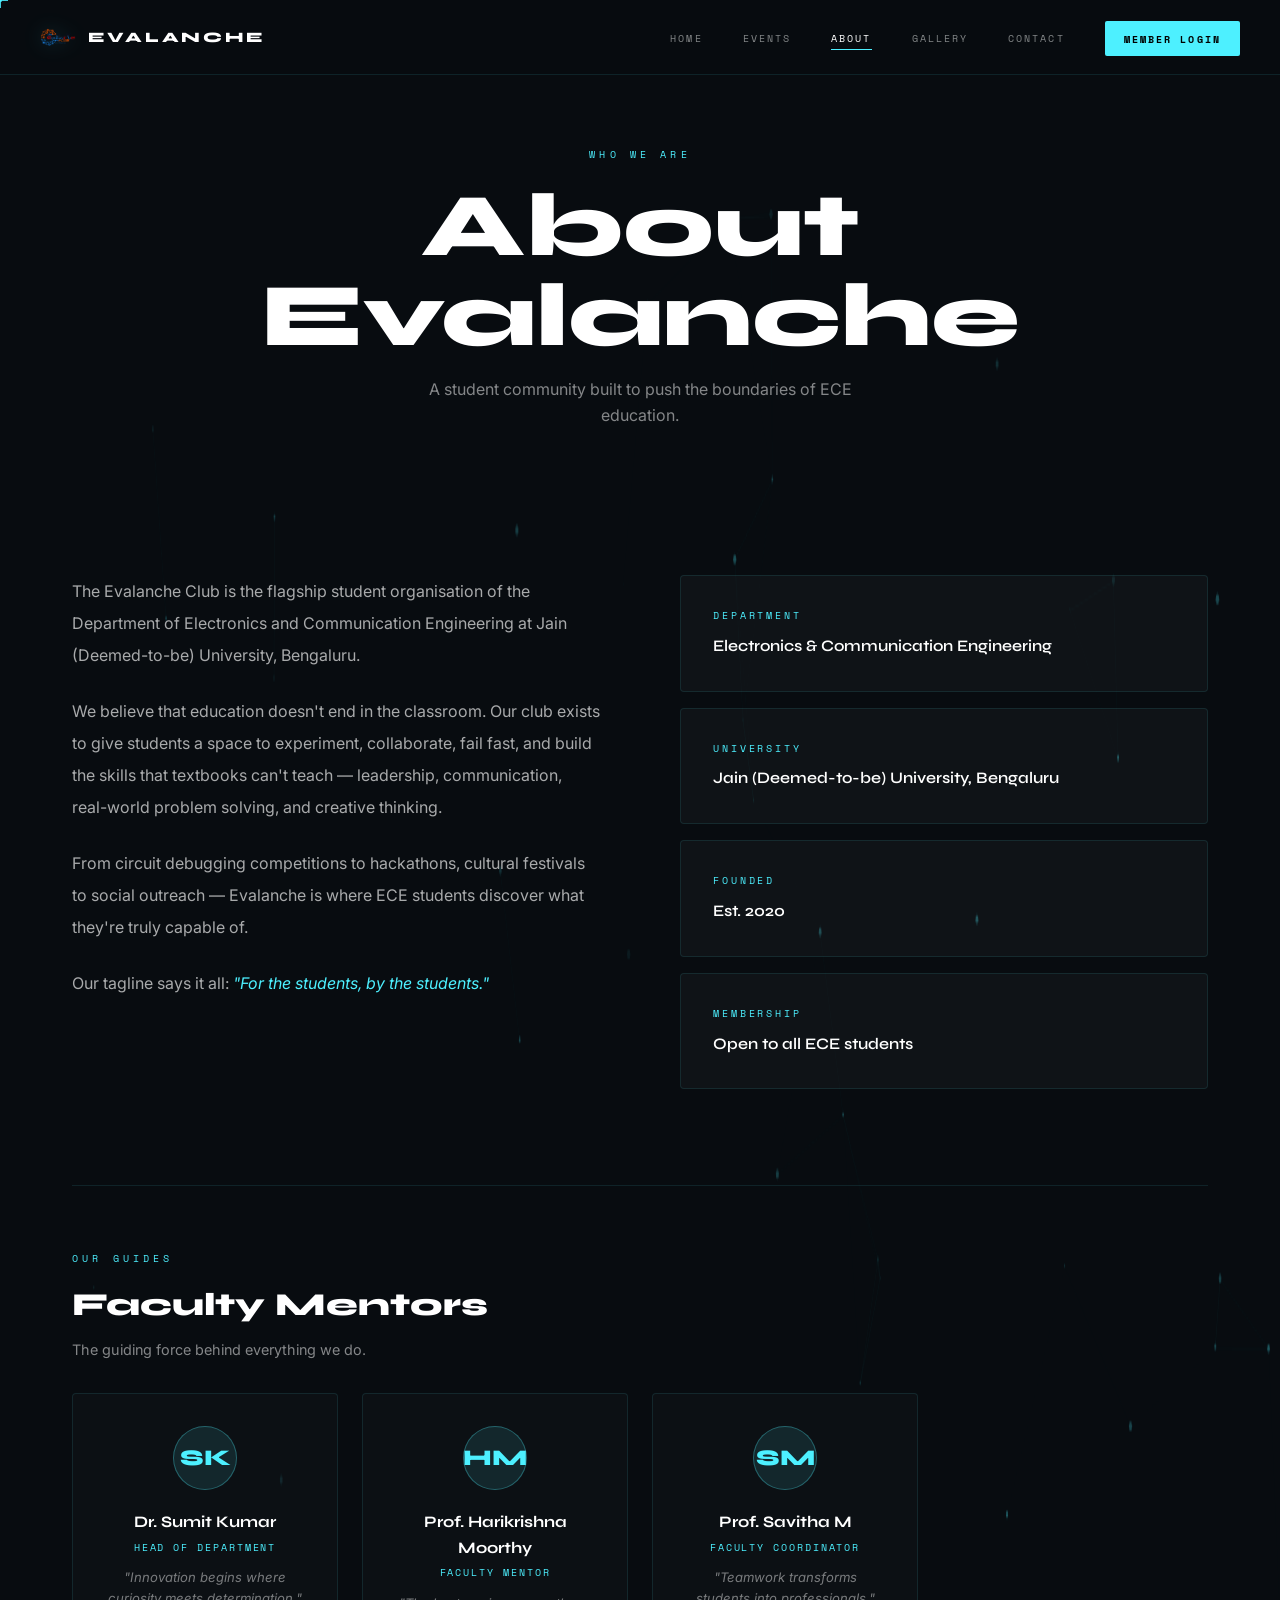
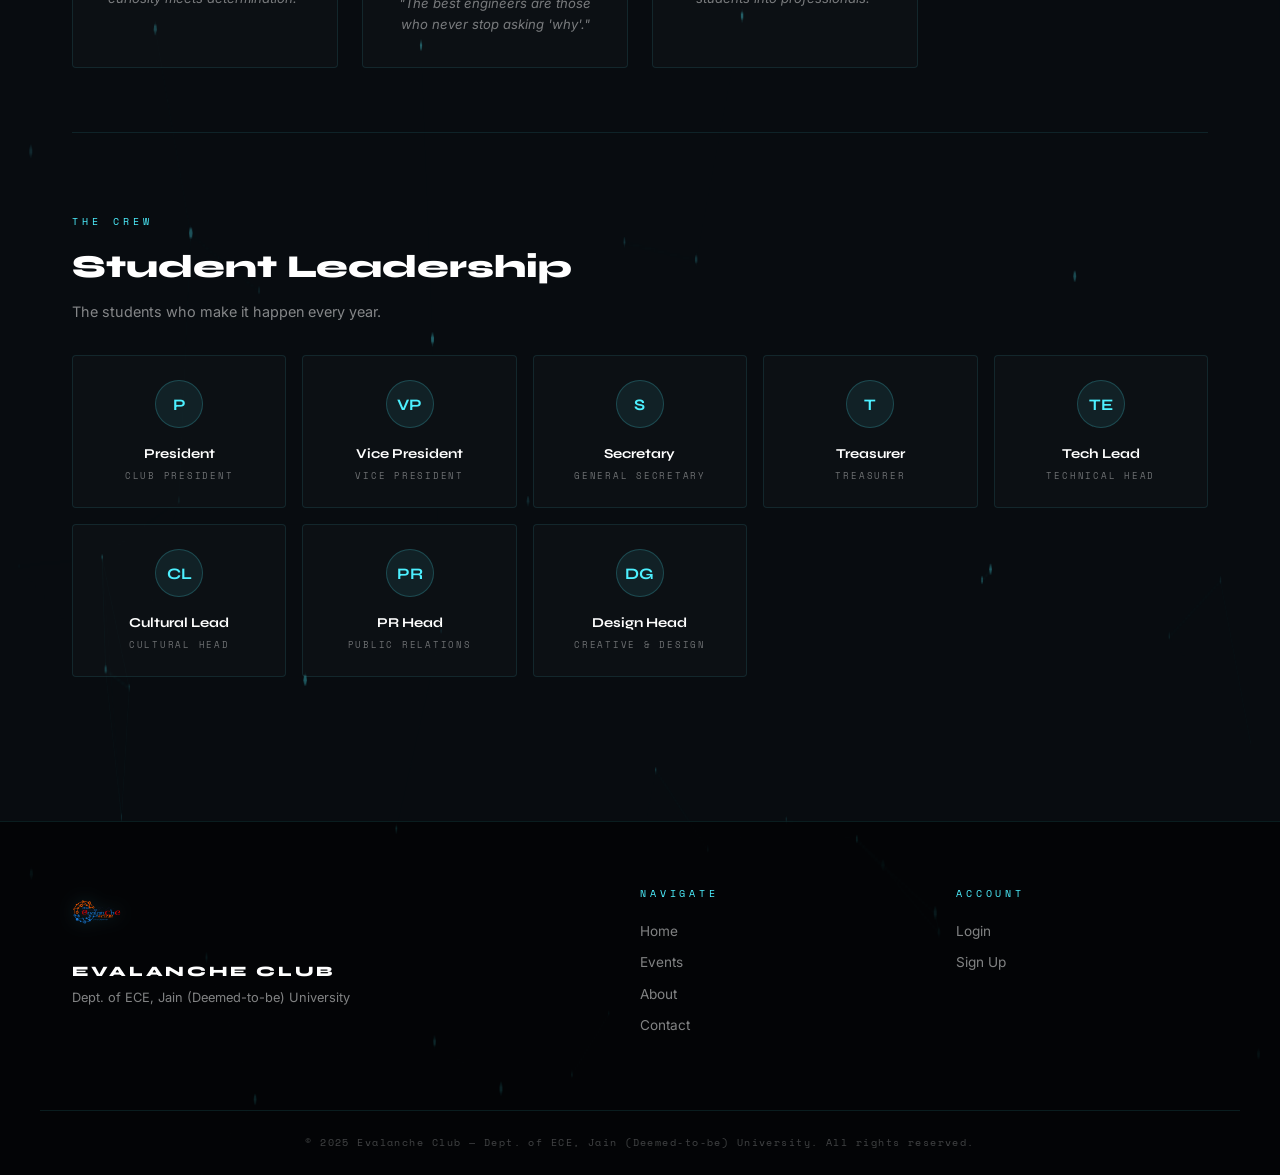
==== about.html @ 931352c7 "uploaded" ====
<!DOCTYPE html>
<html lang="en">
<head>
  <meta charset="UTF-8" />
  <meta name="viewport" content="width=device-width, initial-scale=1.0" />
  <title>About — Evalanche Club</title>
  <link rel="icon" type="image/png" href="assets/images/logo.png">
  <link href="https://fonts.googleapis.com/css2?family=Syne:wght@400;600;700;800&family=Space+Mono:wght@400;700&family=Inter:wght@300;400;500&display=swap" rel="stylesheet">
  <link rel="stylesheet" href="https://cdnjs.cloudflare.com/ajax/libs/font-awesome/6.5.1/css/all.min.css">
  <link rel="stylesheet" href="shared.css">
  <style>
    .about-grid {
      display: grid;
      grid-template-columns: 1fr 1fr;
      gap: 5rem;
      align-items: start;
      padding: 5rem 0;
    }

    .about-left p {
      font-family: var(--font-body);
      font-size: 1rem;
      line-height: 2;
      color: rgba(255,255,255,0.65);
      margin-bottom: 1.5rem;
    }

    .about-right {
      position: sticky;
      top: 120px;
    }

    .info-block {
      background: rgba(255,255,255,0.03);
      border: 1px solid var(--border);
      border-radius: 4px;
      padding: 2rem;
      margin-bottom: 1rem;
      transition: border-color 0.3s;
    }

    .info-block:hover { border-color: rgba(77,240,255,0.25); }

    .info-block-label {
      font-family: var(--font-mono);
      font-size: 0.6rem;
      letter-spacing: 0.3em;
      color: var(--accent);
      text-transform: uppercase;
      margin-bottom: 0.6rem;
    }

    .info-block-value {
      font-family: var(--font-display);
      font-size: 1rem;
      font-weight: 600;
      color: #fff;
    }

    /* FACULTY SECTION */
    .faculty-grid {
      display: grid;
      grid-template-columns: repeat(auto-fill, minmax(260px, 1fr));
      gap: 1.5rem;
      margin-top: 2rem;
    }

    .faculty-card {
      background: rgba(255,255,255,0.02);
      border: 1px solid var(--border);
      border-radius: 4px;
      padding: 2rem;
      text-align: center;
      transition: all 0.4s;
      position: relative;
      overflow: hidden;
    }

    .faculty-card::before {
      content: '';
      position: absolute;
      bottom: 0;
      left: 0;
      right: 0;
      height: 2px;
      background: var(--accent);
      transform: scaleX(0);
      transition: transform 0.4s;
    }

    .faculty-card:hover::before { transform: scaleX(1); }
    .faculty-card:hover { transform: translateY(-4px); border-color: rgba(77,240,255,0.2); }

    .faculty-avatar {
      width: 64px;
      height: 64px;
      background: rgba(77,240,255,0.1);
      border: 1px solid rgba(77,240,255,0.3);
      border-radius: 50%;
      display: flex;
      align-items: center;
      justify-content: center;
      margin: 0 auto 1.2rem;
      font-family: var(--font-display);
      font-size: 1.4rem;
      font-weight: 800;
      color: var(--accent);
    }

    .faculty-card h3 {
      font-family: var(--font-display);
      font-size: 1rem;
      font-weight: 700;
      color: #fff;
      margin-bottom: 0.3rem;
    }

    .faculty-card .role {
      font-family: var(--font-mono);
      font-size: 0.6rem;
      letter-spacing: 0.2em;
      color: var(--accent);
      margin-bottom: 0.75rem;
    }

    .faculty-card .quote-text {
      font-family: var(--font-body);
      font-size: 0.82rem;
      line-height: 1.6;
      color: rgba(255,255,255,0.45);
      font-style: italic;
    }

    /* TEAM SECTION */
    .team-section {
      padding: 5rem 0;
      border-top: 1px solid var(--border);
    }

    .team-grid {
      display: grid;
      grid-template-columns: repeat(auto-fill, minmax(180px, 1fr));
      gap: 1rem;
      margin-top: 2rem;
    }

    .team-card {
      background: rgba(255,255,255,0.02);
      border: 1px solid var(--border);
      border-radius: 4px;
      padding: 1.5rem 1rem;
      text-align: center;
      transition: all 0.3s;
    }

    .team-card:hover { border-color: rgba(77,240,255,0.3); transform: translateY(-3px); }

    .team-avatar {
      width: 48px;
      height: 48px;
      border-radius: 50%;
      background: rgba(77,240,255,0.08);
      border: 1px solid rgba(77,240,255,0.2);
      display: flex;
      align-items: center;
      justify-content: center;
      margin: 0 auto 0.9rem;
      font-family: var(--font-display);
      font-size: 1rem;
      font-weight: 700;
      color: var(--accent);
    }

    .team-card h4 {
      font-family: var(--font-display);
      font-size: 0.85rem;
      font-weight: 700;
      color: #fff;
      margin-bottom: 0.3rem;
    }

    .team-card .team-role {
      font-family: var(--font-mono);
      font-size: 0.55rem;
      letter-spacing: 0.2em;
      color: rgba(255,255,255,0.4);
    }

    @media (max-width: 900px) {
      .about-grid { grid-template-columns: 1fr; gap: 3rem; }
      .about-right { position: static; }
    }
  </style>
</head>
<body>

  <nav class="navbar">
    <a href="index.html" class="nav-brand">
      <img src="assets/images/logo.png" alt="Evalanche" class="nav-logo">
      <span class="nav-name">EVALANCHE</span>
    </a>
    <button class="nav-hamburger" id="navToggle"><span></span><span></span><span></span></button>
    <ul class="nav-links" id="navLinks">
      <li><a href="index.html">Home</a></li>
      <li><a href="events.html">Events</a></li>
      <li><a href="about.html" class="active">About</a></li>
      <li><a href="gallery.html">Gallery</a></li>
      <li><a href="contact.html">Contact</a></li>
      <li><a href="login.html" class="nav-cta">Member Login</a></li>
    </ul>
  </nav>

  <canvas id="particleCanvas"></canvas>

  <div class="page-header">
    <span class="page-header-eyebrow">Who We Are</span>
    <h1>About<br>Evalanche</h1>
    <p>A student community built to push the boundaries of ECE education.</p>
  </div>

  <main class="container">

    <!-- ABOUT DETAIL -->
    <div class="about-grid">
      <div class="about-left reveal">
        <p>The Evalanche Club is the flagship student organisation of the Department of Electronics and Communication Engineering at Jain (Deemed-to-be) University, Bengaluru.</p>
        <p>We believe that education doesn't end in the classroom. Our club exists to give students a space to experiment, collaborate, fail fast, and build the skills that textbooks can't teach — leadership, communication, real-world problem solving, and creative thinking.</p>
        <p>From circuit debugging competitions to hackathons, cultural festivals to social outreach — Evalanche is where ECE students discover what they're truly capable of.</p>
        <p>Our tagline says it all: <em style="color: var(--accent);">"For the students, by the students."</em></p>
      </div>
      <div class="about-right">
        <div class="info-block reveal">
          <div class="info-block-label">Department</div>
          <div class="info-block-value">Electronics & Communication Engineering</div>
        </div>
        <div class="info-block reveal">
          <div class="info-block-label">University</div>
          <div class="info-block-value">Jain (Deemed-to-be) University, Bengaluru</div>
        </div>
        <div class="info-block reveal">
          <div class="info-block-label">Founded</div>
          <div class="info-block-value">Est. 2020</div>
        </div>
        <div class="info-block reveal">
          <div class="info-block-label">Membership</div>
          <div class="info-block-value">Open to all ECE students</div>
        </div>
      </div>
    </div>

    <!-- FACULTY MENTORS -->
    <section style="padding: 4rem 0; border-top: 1px solid var(--border);">
      <p style="font-family: var(--font-mono); font-size: 0.65rem; letter-spacing: 0.4em; color: var(--accent); margin-bottom: 0.75rem;">OUR GUIDES</p>
      <h2 style="font-family: var(--font-display); font-size: 2rem; font-weight: 800; color: #fff; margin-bottom: 0.5rem;">Faculty Mentors</h2>
      <p style="font-family: var(--font-body); font-size: 0.9rem; color: var(--text-muted);">The guiding force behind everything we do.</p>

      <div class="faculty-grid">
        <div class="faculty-card reveal">
          <div class="faculty-avatar">SK</div>
          <h3>Dr. Sumit Kumar</h3>
          <div class="role">HEAD OF DEPARTMENT</div>
          <p class="quote-text">"Innovation begins where curiosity meets determination."</p>
        </div>
        <div class="faculty-card reveal">
          <div class="faculty-avatar">HM</div>
          <h3>Prof. Harikrishna Moorthy</h3>
          <div class="role">FACULTY MENTOR</div>
          <p class="quote-text">"The best engineers are those who never stop asking 'why'."</p>
        </div>
        <div class="faculty-card reveal">
          <div class="faculty-avatar">SM</div>
          <h3>Prof. Savitha M</h3>
          <div class="role">FACULTY COORDINATOR</div>
          <p class="quote-text">"Teamwork transforms students into professionals."</p>
        </div>
      </div>
    </section>

    <!-- TEAM -->
    <section class="team-section">
      <p style="font-family: var(--font-mono); font-size: 0.65rem; letter-spacing: 0.4em; color: var(--accent); margin-bottom: 0.75rem;">THE CREW</p>
      <h2 style="font-family: var(--font-display); font-size: 2rem; font-weight: 800; color: #fff; margin-bottom: 0.5rem;">Student Leadership</h2>
      <p style="font-family: var(--font-body); font-size: 0.9rem; color: var(--text-muted);">The students who make it happen every year.</p>

      <div class="team-grid">
        <div class="team-card reveal">
          <div class="team-avatar">P</div>
          <h4>President</h4>
          <div class="team-role">CLUB PRESIDENT</div>
        </div>
        <div class="team-card reveal">
          <div class="team-avatar">VP</div>
          <h4>Vice President</h4>
          <div class="team-role">VICE PRESIDENT</div>
        </div>
        <div class="team-card reveal">
          <div class="team-avatar">S</div>
          <h4>Secretary</h4>
          <div class="team-role">GENERAL SECRETARY</div>
        </div>
        <div class="team-card reveal">
          <div class="team-avatar">T</div>
          <h4>Treasurer</h4>
          <div class="team-role">TREASURER</div>
        </div>
        <div class="team-card reveal">
          <div class="team-avatar">TE</div>
          <h4>Tech Lead</h4>
          <div class="team-role">TECHNICAL HEAD</div>
        </div>
        <div class="team-card reveal">
          <div class="team-avatar">CL</div>
          <h4>Cultural Lead</h4>
          <div class="team-role">CULTURAL HEAD</div>
        </div>
        <div class="team-card reveal">
          <div class="team-avatar">PR</div>
          <h4>PR Head</h4>
          <div class="team-role">PUBLIC RELATIONS</div>
        </div>
        <div class="team-card reveal">
          <div class="team-avatar">DG</div>
          <h4>Design Head</h4>
          <div class="team-role">CREATIVE & DESIGN</div>
        </div>
      </div>
    </section>

  </main>

  <footer class="site-footer">
    <div class="container footer-inner">
      <div class="footer-brand">
        <img src="assets/images/logo.png" alt="Evalanche" class="footer-logo">
        <p class="footer-tagline">EVALANCHE CLUB</p>
        <p class="footer-sub">Dept. of ECE, Jain (Deemed-to-be) University</p>
      </div>
      <div class="footer-links">
        <p class="footer-links-title">Navigate</p>
        <a href="index.html">Home</a>
        <a href="events.html">Events</a>
        <a href="about.html">About</a>
        <a href="contact.html">Contact</a>
      </div>
      <div class="footer-links">
        <p class="footer-links-title">Account</p>
        <a href="login.html">Login</a>
        <a href="signup.html">Sign Up</a>
      </div>
    </div>
    <div class="footer-bottom container">
      <p>© 2025 Evalanche Club — Dept. of ECE, Jain (Deemed-to-be) University. All rights reserved.</p>
    </div>
  </footer>

  <script src="main.js"></script>
</body>
</html>
---- shared.css ----
/* ===================================
   EVALANCHE CLUB — SHARED STYLES
   =================================== */

:root {
  --bg: #080c10;
  --bg2: #0d1117;
  --accent: #4df0ff;
  --accent2: #00c8e0;
  --border: rgba(77,240,255,0.1);
  --text: #ffffff;
  --text-muted: rgba(255,255,255,0.5);
  --font-display: 'Syne', sans-serif;
  --font-mono: 'Space Mono', monospace;
  --font-body: 'Inter', sans-serif;
}

*, *::before, *::after {
  margin: 0;
  padding: 0;
  box-sizing: border-box;
}

html { scroll-behavior: smooth; }

body {
  background: var(--bg);
  color: var(--text);
  font-family: var(--font-body);
  line-height: 1.6;
  overflow-x: hidden;
  animation: pageEnter 0.5s ease forwards;
}

@keyframes pageEnter {
  from { opacity: 0; transform: translateY(8px); }
  to   { opacity: 1; transform: translateY(0); }
}

/* ===== PARTICLE CANVAS ===== */
#particleCanvas {
  position: fixed;
  top: 0;
  left: 0;
  width: 100%;
  height: 100%;
  z-index: 0;
  pointer-events: none;
}

/* ===== CONTAINER ===== */
.container {
  max-width: 1200px;
  margin: 0 auto;
  padding: 0 2rem;
  position: relative;
  z-index: 1;
}

/* ===== NAVBAR ===== */
.navbar {
  position: fixed;
  top: 0;
  left: 0;
  right: 0;
  z-index: 1000;
  display: flex;
  align-items: center;
  justify-content: space-between;
  padding: 1.2rem 2.5rem;
  background: rgba(8,12,16,0.85);
  backdrop-filter: blur(20px);
  border-bottom: 1px solid var(--border);
  transition: all 0.3s ease;
}

.navbar.scrolled {
  padding: 0.8rem 2.5rem;
  background: rgba(8,12,16,0.98);
}

.nav-brand {
  display: flex;
  align-items: center;
  gap: 0.75rem;
  text-decoration: none;
}

.nav-logo {
  width: 36px;
  height: 36px;
  object-fit: contain;
  filter: drop-shadow(0 0 10px rgba(77,240,255,0.4));
}

.nav-name {
  font-family: var(--font-display);
  font-size: 0.9rem;
  font-weight: 800;
  letter-spacing: 0.2em;
  color: var(--text);
}

.nav-links {
  display: flex;
  list-style: none;
  align-items: center;
  gap: 2.5rem;
}

.nav-links a {
  font-family: var(--font-mono);
  font-size: 0.65rem;
  letter-spacing: 0.2em;
  text-transform: uppercase;
  color: var(--text-muted);
  text-decoration: none;
  transition: color 0.3s;
  position: relative;
}

.nav-links a::after {
  content: '';
  position: absolute;
  bottom: -4px;
  left: 0;
  width: 0;
  height: 1px;
  background: var(--accent);
  transition: width 0.3s;
}

.nav-links a:hover,
.nav-links a.active {
  color: var(--text);
}

.nav-links a:hover::after,
.nav-links a.active::after {
  width: 100%;
}

.nav-cta {
  background: var(--accent) !important;
  color: #000 !important;
  padding: 0.6rem 1.2rem !important;
  border-radius: 2px;
  font-weight: 700;
}

.nav-cta::after { display: none !important; }
.nav-cta:hover { box-shadow: 0 0 15px rgba(77,240,255,0.4); opacity: 0.9; }

/* Mobile hamburger */
.nav-hamburger {
  display: none;
  flex-direction: column;
  gap: 5px;
  background: none;
  border: none;
  cursor: pointer;
  padding: 4px;
  z-index: 1001;
}

.nav-hamburger span {
  display: block;
  width: 22px;
  height: 2px;
  background: var(--accent);
  transition: all 0.3s ease;
  transform-origin: center;
}

.nav-hamburger.open span:nth-child(1) { transform: rotate(45deg) translate(5px, 5px); }
.nav-hamburger.open span:nth-child(2) { opacity: 0; }
.nav-hamburger.open span:nth-child(3) { transform: rotate(-45deg) translate(5px, -5px); }

/* ===== PAGE HEADER (inner pages) ===== */
.page-header {
  min-height: 55vh;
  display: flex;
  align-items: center;
  justify-content: center;
  flex-direction: column;
  text-align: center;
  padding-top: 80px;
  position: relative;
}

.page-header-eyebrow {
  font-family: var(--font-mono);
  font-size: 0.65rem;
  letter-spacing: 0.4em;
  color: var(--accent);
  text-transform: uppercase;
  margin-bottom: 1.2rem;
  opacity: 0;
  animation: fadeUp 0.8s ease 0.3s forwards;
}

.page-header h1 {
  font-family: var(--font-display);
  font-size: clamp(3rem, 7vw, 6rem);
  font-weight: 800;
  line-height: 1;
  color: #fff;
  opacity: 0;
  animation: fadeUp 0.8s ease 0.5s forwards;
}

.page-header p {
  font-family: var(--font-body);
  font-size: 1rem;
  color: var(--text-muted);
  margin-top: 1rem;
  max-width: 500px;
  opacity: 0;
  animation: fadeUp 0.8s ease 0.7s forwards;
}

/* ===== HORIZONTAL RULE ===== */
.h-rule {
  height: 1px;
  background: var(--border);
  margin: 0;
}

/* ===== FOOTER ===== */
.site-footer {
  border-top: 1px solid var(--border);
  margin-top: 4rem;
  position: relative;
  z-index: 1;
  background: rgba(0,0,0,0.6);
  backdrop-filter: blur(20px);
}

.footer-inner {
  display: grid;
  grid-template-columns: 2fr 1fr 1fr;
  gap: 4rem;
  padding: 4rem 2rem;
}

.footer-logo {
  width: 50px;
  height: 50px;
  object-fit: contain;
  margin-bottom: 1rem;
  filter: drop-shadow(0 0 8px rgba(77,240,255,0.3));
}

.footer-tagline {
  font-family: var(--font-display);
  font-size: 0.9rem;
  font-weight: 800;
  letter-spacing: 0.2em;
  color: #fff;
  margin-bottom: 0.3rem;
}

.footer-sub {
  font-family: var(--font-body);
  font-size: 0.8rem;
  color: var(--text-muted);
  line-height: 1.5;
}

.footer-links-title {
  font-family: var(--font-mono);
  font-size: 0.6rem;
  letter-spacing: 0.4em;
  color: var(--accent);
  text-transform: uppercase;
  margin-bottom: 1.2rem;
}

.footer-links a {
  display: block;
  font-family: var(--font-body);
  font-size: 0.85rem;
  color: var(--text-muted);
  text-decoration: none;
  margin-bottom: 0.6rem;
  transition: color 0.3s;
}

.footer-links a:hover { color: #fff; }

.footer-bottom {
  border-top: 1px solid var(--border);
  padding: 1.5rem 2rem;
}

.footer-bottom p {
  font-family: var(--font-mono);
  font-size: 0.6rem;
  letter-spacing: 0.15em;
  color: rgba(255,255,255,0.25);
  text-align: center;
}

/* ===== ANIMATIONS ===== */
@keyframes fadeUp {
  from { opacity: 0; transform: translateY(24px); }
  to   { opacity: 1; transform: translateY(0); }
}

@keyframes fadeIn {
  from { opacity: 0; }
  to   { opacity: 1; }
}

/* ===== SCROLL REVEAL ===== */
.reveal {
  opacity: 0;
  transform: translateY(30px);
  transition: opacity 0.7s ease, transform 0.7s ease;
}
.reveal.visible {
  opacity: 1;
  transform: translateY(0);
}

/* ===== RESPONSIVE NAV ===== */
@media (max-width: 900px) {
  .nav-hamburger { display: flex; }

  .nav-links {
    position: fixed;
    top: 0;
    right: -100%;
    width: min(320px, 80vw);
    height: 100vh;
    background: rgba(8,12,16,0.98);
    border-left: 1px solid var(--border);
    flex-direction: column;
    justify-content: center;
    align-items: center;
    gap: 2.5rem;
    transition: right 0.4s ease;
    padding: 2rem;
  }

  .nav-links.open { right: 0; }

  .nav-links a {
    font-size: 0.9rem;
  }

  .footer-inner {
    grid-template-columns: 1fr;
    gap: 2rem;
    padding: 3rem 1.5rem;
  }
}
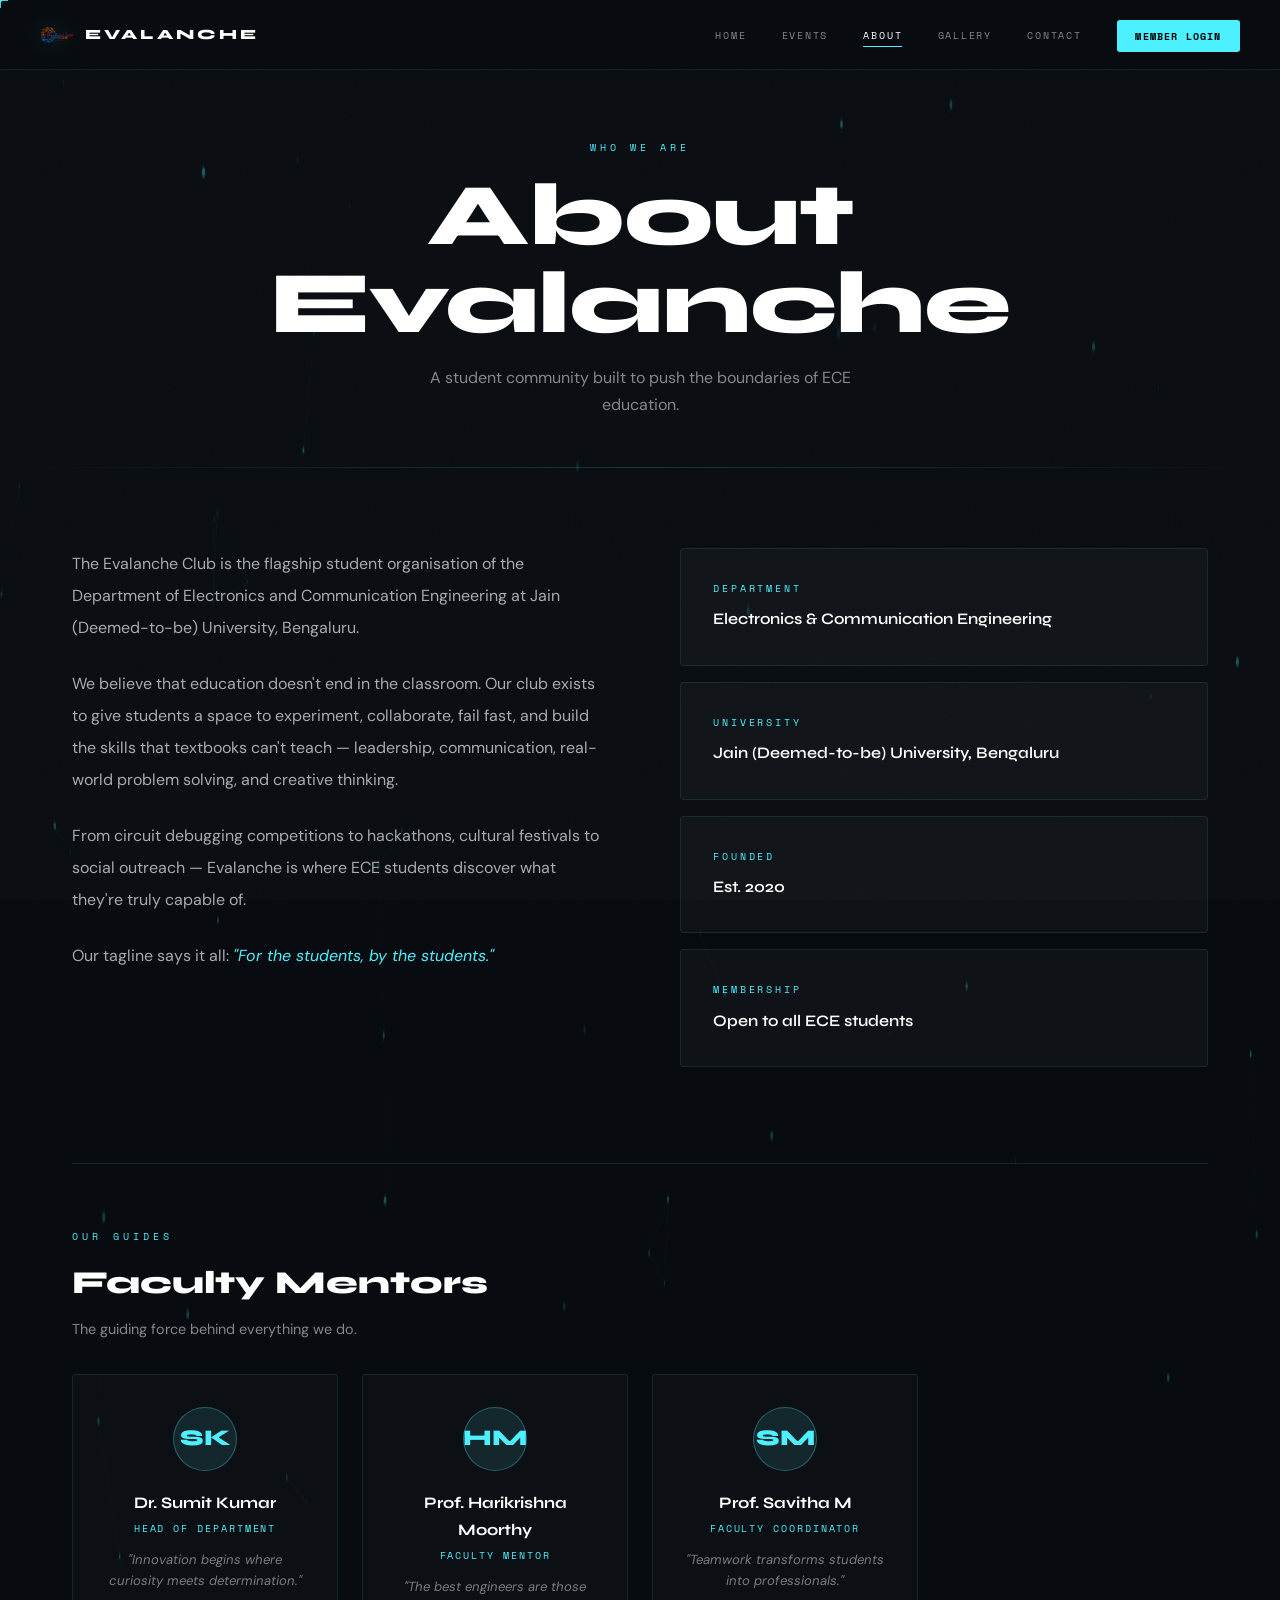
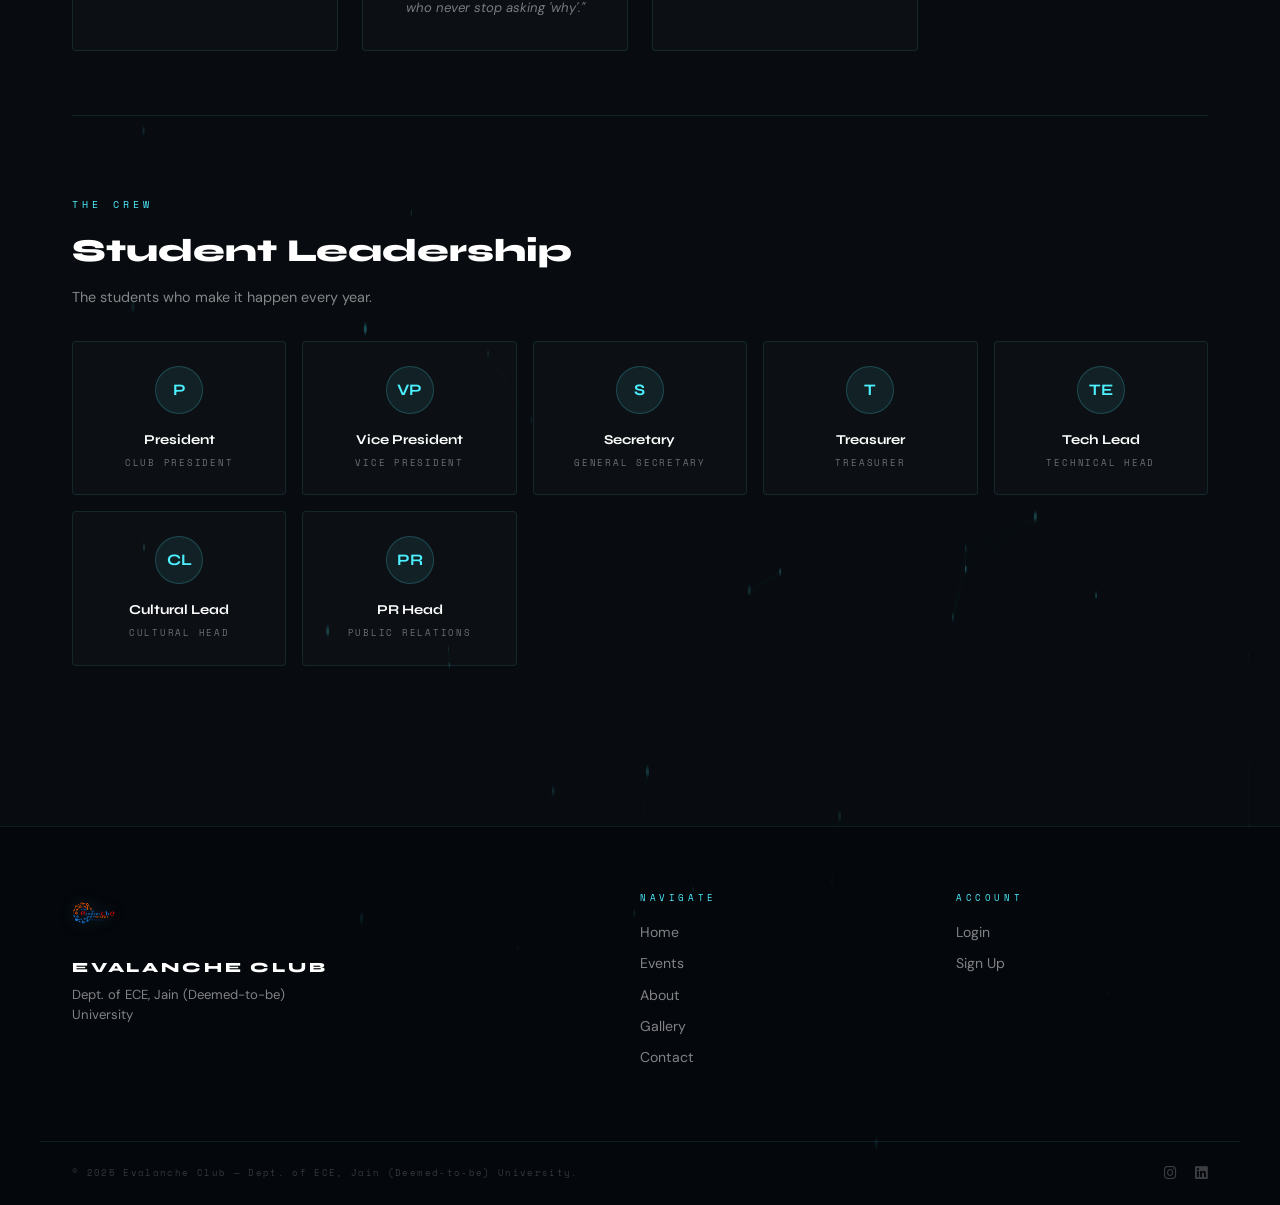
==== commit c6b2696e: "Work in progress: updating club website files" ====
--- a/about.html
+++ b/about.html
@@ -4,8 +4,14 @@
   <meta charset="UTF-8" />
   <meta name="viewport" content="width=device-width, initial-scale=1.0" />
   <title>About — Evalanche Club</title>
+  <meta name="description" content="Learn about the Evalanche Club, our faculty mentors, student leadership and the community we have built at Jain University ECE Department.">
+  <meta property="og:title" content="About — Evalanche Club">
+  <meta property="og:description" content="Learn about the Evalanche Club, our faculty mentors, student leadership and the community we have built at Jain University ECE Department.">
+  <meta property="og:image" content="assets/images/logo.png">
+  <meta property="og:type" content="website">
+  <meta name="theme-color" content="#4df0ff">
   <link rel="icon" type="image/png" href="assets/images/logo.png">
-  <link href="https://fonts.googleapis.com/css2?family=Syne:wght@400;600;700;800&family=Space+Mono:wght@400;700&family=Inter:wght@300;400;500&display=swap" rel="stylesheet">
+  <link href="https://fonts.googleapis.com/css2?family=Syne:wght@400;600;700;800&family=Space+Mono:wght@400;700&family=DM+Sans:ital,opsz,wght@0,9..40,300;0,9..40,400;0,9..40,500;1,9..40,300&display=swap" rel="stylesheet">
   <link rel="stylesheet" href="https://cdnjs.cloudflare.com/ajax/libs/font-awesome/6.5.1/css/all.min.css">
   <link rel="stylesheet" href="shared.css">
   <style>
@@ -340,6 +346,7 @@
         <a href="index.html">Home</a>
         <a href="events.html">Events</a>
         <a href="about.html">About</a>
+        <a href="gallery.html">Gallery</a>
         <a href="contact.html">Contact</a>
       </div>
       <div class="footer-links">
@@ -349,7 +356,11 @@
       </div>
     </div>
     <div class="footer-bottom container">
-      <p>© 2025 Evalanche Club — Dept. of ECE, Jain (Deemed-to-be) University. All rights reserved.</p>
+      <p>© 2025 Evalanche Club — Dept. of ECE, Jain (Deemed-to-be) University.</p>
+      <div class="footer-social">
+        <a href="#" title="Instagram"><i class="fab fa-instagram"></i></a>
+        <a href="#" title="LinkedIn"><i class="fab fa-linkedin"></i></a>
+      </div>
     </div>
   </footer>
 
--- a/shared.css
+++ b/shared.css
@@ -3,355 +3,310 @@
    =================================== */
 
 :root {
-  --bg: #080c10;
-  --bg2: #0d1117;
-  --accent: #4df0ff;
-  --accent2: #00c8e0;
-  --border: rgba(77,240,255,0.1);
-  --text: #ffffff;
-  --text-muted: rgba(255,255,255,0.5);
-  --font-display: 'Syne', sans-serif;
-  --font-mono: 'Space Mono', monospace;
-  --font-body: 'Inter', sans-serif;
-}
-
-*, *::before, *::after {
-  margin: 0;
-  padding: 0;
-  box-sizing: border-box;
-}
-
-html { scroll-behavior: smooth; }
+  --bg:           #080c10;
+  --bg2:          #0d1117;
+  --bg3:          #111820;
+  --accent:       #4df0ff;
+  --accent2:      #00c8e0;
+  --border:       rgba(77,240,255,0.1);
+  --border-solid: rgba(77,240,255,0.18);
+  --text:         #ffffff;
+  --text-muted:   rgba(255,255,255,0.5);
+  --text-dim:     rgba(255,255,255,0.28);
+  --font-display: 'Syne',       sans-serif;
+  --font-mono:    'Space Mono', monospace;
+  --font-body:    'DM Sans',    sans-serif;
+  --radius:       3px;
+  --transition:   0.22s ease;
+}
+
+*, *::before, *::after { margin:0; padding:0; box-sizing:border-box; }
+html { scroll-behavior:smooth; -webkit-text-size-adjust:100%; }
+
+::selection { background:rgba(77,240,255,0.22); color:#fff; }
+:focus-visible { outline:2px solid var(--accent); outline-offset:3px; border-radius:2px; }
 
 body {
   background: var(--bg);
   color: var(--text);
   font-family: var(--font-body);
-  line-height: 1.6;
+  font-size: 1rem;
+  line-height: 1.65;
   overflow-x: hidden;
-  animation: pageEnter 0.5s ease forwards;
+  animation: pageEnter 0.4s ease forwards;
+  background-image: url("data:image/svg+xml,%3Csvg xmlns='http://www.w3.org/2000/svg' width='300' height='300'%3E%3Cfilter id='n'%3E%3CfeTurbulence type='fractalNoise' baseFrequency='0.75' numOctaves='4' stitchTiles='stitch'/%3E%3C/filter%3E%3Crect width='300' height='300' filter='url(%23n)' opacity='0.025'/%3E%3C/svg%3E");
+  background-attachment: fixed;
 }
 
 @keyframes pageEnter {
-  from { opacity: 0; transform: translateY(8px); }
-  to   { opacity: 1; transform: translateY(0); }
-}
-
-/* ===== PARTICLE CANVAS ===== */
+  from { opacity:0; transform:translateY(6px); }
+  to   { opacity:1; transform:translateY(0); }
+}
+
+::-webkit-scrollbar       { width:4px; }
+::-webkit-scrollbar-track { background:var(--bg); }
+::-webkit-scrollbar-thumb { background:rgba(77,240,255,0.14); border-radius:2px; }
+::-webkit-scrollbar-thumb:hover { background:rgba(77,240,255,0.28); }
+
 #particleCanvas {
-  position: fixed;
-  top: 0;
-  left: 0;
-  width: 100%;
-  height: 100%;
-  z-index: 0;
-  pointer-events: none;
-}
-
-/* ===== CONTAINER ===== */
+  position:fixed; inset:0;
+  width:100%; height:100%;
+  z-index:0; pointer-events:none;
+}
+
 .container {
-  max-width: 1200px;
-  margin: 0 auto;
-  padding: 0 2rem;
-  position: relative;
-  z-index: 1;
-}
-
-/* ===== NAVBAR ===== */
+  max-width:1200px; margin:0 auto;
+  padding:0 2rem; position:relative; z-index:1;
+}
+
+/* ── NAVBAR ───────────────────────────────────── */
 .navbar {
-  position: fixed;
-  top: 0;
-  left: 0;
-  right: 0;
-  z-index: 1000;
-  display: flex;
-  align-items: center;
-  justify-content: space-between;
-  padding: 1.2rem 2.5rem;
-  background: rgba(8,12,16,0.85);
-  backdrop-filter: blur(20px);
-  border-bottom: 1px solid var(--border);
-  transition: all 0.3s ease;
+  position:fixed; top:0; left:0; right:0;
+  z-index:1000;
+  display:flex; align-items:center; justify-content:space-between;
+  padding:1.1rem 2.5rem;
+  background:rgba(8,12,16,0.78);
+  backdrop-filter:blur(24px) saturate(150%);
+  -webkit-backdrop-filter:blur(24px) saturate(150%);
+  border-bottom:1px solid var(--border);
+  transition:padding var(--transition), background var(--transition), border-color var(--transition);
 }
 
 .navbar.scrolled {
-  padding: 0.8rem 2.5rem;
-  background: rgba(8,12,16,0.98);
-}
-
-.nav-brand {
-  display: flex;
-  align-items: center;
-  gap: 0.75rem;
-  text-decoration: none;
-}
+  padding:0.7rem 2.5rem;
+  background:rgba(8,12,16,0.97);
+  border-bottom-color:var(--border-solid);
+}
+
+.nav-brand { display:flex; align-items:center; gap:0.7rem; text-decoration:none; }
 
 .nav-logo {
-  width: 36px;
-  height: 36px;
-  object-fit: contain;
-  filter: drop-shadow(0 0 10px rgba(77,240,255,0.4));
-}
+  width:34px; height:34px; object-fit:contain;
+  filter:drop-shadow(0 0 10px rgba(77,240,255,0.42));
+  transition:filter var(--transition);
+}
+.nav-brand:hover .nav-logo { filter:drop-shadow(0 0 16px rgba(77,240,255,0.7)); }
 
 .nav-name {
-  font-family: var(--font-display);
-  font-size: 0.9rem;
-  font-weight: 800;
-  letter-spacing: 0.2em;
-  color: var(--text);
+  font-family:var(--font-display);
+  font-size:0.88rem; font-weight:800;
+  letter-spacing:0.22em; color:var(--text);
 }
 
 .nav-links {
-  display: flex;
-  list-style: none;
-  align-items: center;
-  gap: 2.5rem;
+  display:flex; list-style:none;
+  align-items:center; gap:2.2rem;
 }
 
 .nav-links a {
-  font-family: var(--font-mono);
-  font-size: 0.65rem;
-  letter-spacing: 0.2em;
-  text-transform: uppercase;
-  color: var(--text-muted);
-  text-decoration: none;
-  transition: color 0.3s;
-  position: relative;
+  font-family:var(--font-mono);
+  font-size:0.62rem; letter-spacing:0.18em;
+  text-transform:uppercase; color:var(--text-muted);
+  text-decoration:none;
+  transition:color var(--transition);
+  position:relative; padding-bottom:2px;
 }
 
 .nav-links a::after {
-  content: '';
-  position: absolute;
-  bottom: -4px;
-  left: 0;
-  width: 0;
-  height: 1px;
-  background: var(--accent);
-  transition: width 0.3s;
+  content:''; position:absolute;
+  bottom:-2px; left:0;
+  width:0; height:1px;
+  background:var(--accent);
+  transition:width var(--transition);
 }
 
 .nav-links a:hover,
-.nav-links a.active {
-  color: var(--text);
-}
-
+.nav-links a.active { color:var(--text); }
 .nav-links a:hover::after,
-.nav-links a.active::after {
-  width: 100%;
-}
+.nav-links a.active::after { width:100%; }
 
 .nav-cta {
-  background: var(--accent) !important;
-  color: #000 !important;
-  padding: 0.6rem 1.2rem !important;
-  border-radius: 2px;
-  font-weight: 700;
-}
-
-.nav-cta::after { display: none !important; }
-.nav-cta:hover { box-shadow: 0 0 15px rgba(77,240,255,0.4); opacity: 0.9; }
-
-/* Mobile hamburger */
+  background:var(--accent) !important;
+  color:#000 !important;
+  padding:0.55rem 1.15rem !important;
+  border-radius:var(--radius);
+  font-weight:700;
+  letter-spacing:0.12em !important;
+  transition:box-shadow var(--transition), opacity var(--transition) !important;
+}
+.nav-cta::after { display:none !important; }
+.nav-cta:hover  { box-shadow:0 0 18px rgba(77,240,255,0.42); opacity:0.92; }
+
 .nav-hamburger {
-  display: none;
-  flex-direction: column;
-  gap: 5px;
-  background: none;
-  border: none;
-  cursor: pointer;
-  padding: 4px;
-  z-index: 1001;
-}
-
+  display:none; flex-direction:column; gap:5px;
+  background:none; border:none; cursor:pointer; padding:4px; z-index:1001;
+}
 .nav-hamburger span {
-  display: block;
-  width: 22px;
-  height: 2px;
-  background: var(--accent);
-  transition: all 0.3s ease;
-  transform-origin: center;
-}
-
-.nav-hamburger.open span:nth-child(1) { transform: rotate(45deg) translate(5px, 5px); }
-.nav-hamburger.open span:nth-child(2) { opacity: 0; }
-.nav-hamburger.open span:nth-child(3) { transform: rotate(-45deg) translate(5px, -5px); }
-
-/* ===== PAGE HEADER (inner pages) ===== */
+  display:block; width:22px; height:2px;
+  background:var(--accent);
+  transition:all var(--transition); transform-origin:center;
+}
+.nav-hamburger.open span:nth-child(1) { transform:rotate(45deg) translate(5px,5px); }
+.nav-hamburger.open span:nth-child(2) { opacity:0; }
+.nav-hamburger.open span:nth-child(3) { transform:rotate(-45deg) translate(5px,-5px); }
+
+/* ── ANNOUNCEMENT BANNER ──────────────────────── */
+.ann-banner {
+  position:sticky; top:63px; z-index:900;
+  padding:0.55rem 2rem;
+  display:flex; align-items:center; justify-content:center; gap:0.7rem;
+  font-family:var(--font-mono); font-size:0.58rem;
+  letter-spacing:0.15em; text-transform:uppercase;
+  border-bottom:1px solid;
+}
+.ann-banner.info    { background:rgba(77,240,255,0.07);  color:var(--accent); border-color:rgba(77,240,255,0.18);  }
+.ann-banner.success { background:rgba(77,255,145,0.07);  color:#4dff91;       border-color:rgba(77,255,145,0.18);  }
+.ann-banner.warning { background:rgba(255,200,77,0.07);  color:#ffc84d;       border-color:rgba(255,200,77,0.18);  }
+.ann-banner-dot { width:6px; height:6px; border-radius:50%; background:currentColor; flex-shrink:0; animation:annPulse 2.2s ease-in-out infinite; }
+@keyframes annPulse { 0%,100%{opacity:1} 50%{opacity:0.3} }
+.ann-close {
+  background:none; border:none; color:currentColor;
+  cursor:pointer; opacity:0.5; font-size:0.85rem;
+  margin-left:auto; padding:0 0.25rem;
+  transition:opacity var(--transition);
+}
+.ann-close:hover { opacity:1; }
+
+/* ── PAGE HEADER ──────────────────────────────── */
 .page-header {
-  min-height: 55vh;
-  display: flex;
-  align-items: center;
-  justify-content: center;
-  flex-direction: column;
-  text-align: center;
-  padding-top: 80px;
-  position: relative;
+  min-height:52vh;
+  display:flex; align-items:center; justify-content:center;
+  flex-direction:column; text-align:center;
+  padding-top:90px; position:relative; z-index:1;
+}
+.page-header::after {
+  content:''; position:absolute; bottom:0; left:0; right:0; height:1px;
+  background:linear-gradient(to right, transparent, var(--border-solid), transparent);
 }
 
 .page-header-eyebrow {
-  font-family: var(--font-mono);
-  font-size: 0.65rem;
-  letter-spacing: 0.4em;
-  color: var(--accent);
-  text-transform: uppercase;
-  margin-bottom: 1.2rem;
-  opacity: 0;
-  animation: fadeUp 0.8s ease 0.3s forwards;
+  font-family:var(--font-mono); font-size:0.62rem;
+  letter-spacing:0.4em; color:var(--accent); text-transform:uppercase;
+  margin-bottom:1rem; opacity:0; animation:fadeUp 0.7s ease 0.25s forwards;
 }
 
 .page-header h1 {
-  font-family: var(--font-display);
-  font-size: clamp(3rem, 7vw, 6rem);
-  font-weight: 800;
-  line-height: 1;
-  color: #fff;
-  opacity: 0;
-  animation: fadeUp 0.8s ease 0.5s forwards;
+  font-family:var(--font-display);
+  font-size:clamp(2.8rem, 7vw, 5.5rem);
+  font-weight:800; line-height:1.0; color:#fff;
+  letter-spacing:-0.01em;
+  opacity:0; animation:fadeUp 0.7s ease 0.42s forwards;
 }
 
 .page-header p {
-  font-family: var(--font-body);
-  font-size: 1rem;
-  color: var(--text-muted);
-  margin-top: 1rem;
-  max-width: 500px;
-  opacity: 0;
-  animation: fadeUp 0.8s ease 0.7s forwards;
-}
-
-/* ===== HORIZONTAL RULE ===== */
+  font-family:var(--font-body); font-size:1rem;
+  color:var(--text-muted); margin-top:1rem; max-width:480px;
+  opacity:0; animation:fadeUp 0.7s ease 0.6s forwards; line-height:1.7;
+}
+
+/* ── FOOTER ───────────────────────────────────── */
+.site-footer {
+  border-top:1px solid var(--border);
+  margin-top:5rem; position:relative; z-index:1;
+  background:rgba(4,6,10,0.65);
+  backdrop-filter:blur(20px);
+}
+
+.footer-inner {
+  display:grid; grid-template-columns:2fr 1fr 1fr;
+  gap:4rem; padding:4rem 2rem;
+}
+
+.footer-logo {
+  width:44px; height:44px; object-fit:contain;
+  margin-bottom:0.85rem;
+  filter:drop-shadow(0 0 8px rgba(77,240,255,0.28));
+}
+
+.footer-tagline {
+  font-family:var(--font-display); font-size:0.88rem;
+  font-weight:800; letter-spacing:0.2em; color:#fff; margin-bottom:0.3rem;
+}
+
+.footer-sub {
+  font-family:var(--font-body); font-size:0.82rem;
+  color:var(--text-muted); line-height:1.55; max-width:260px;
+}
+
+.footer-links-title {
+  font-family:var(--font-mono); font-size:0.56rem;
+  letter-spacing:0.4em; color:var(--accent); text-transform:uppercase; margin-bottom:1rem;
+}
+
+.footer-links a {
+  display:block; font-family:var(--font-body); font-size:0.88rem;
+  color:var(--text-muted); text-decoration:none; margin-bottom:0.5rem;
+  transition:color var(--transition);
+}
+.footer-links a:hover { color:#fff; }
+
+.footer-bottom {
+  border-top:1px solid var(--border);
+  padding:1.2rem 2rem;
+  display:flex; align-items:center; justify-content:space-between;
+  flex-wrap:wrap; gap:0.75rem;
+}
+
+.footer-bottom p {
+  font-family:var(--font-mono); font-size:0.56rem;
+  letter-spacing:0.15em; color:rgba(255,255,255,0.2);
+}
+
+.footer-social { display:flex; gap:1.1rem; align-items:center; }
+.footer-social a {
+  font-size:0.9rem; color:rgba(255,255,255,0.22);
+  text-decoration:none; transition:color var(--transition);
+}
+.footer-social a:hover { color:var(--accent); }
+
+/* ── ANIMATIONS ───────────────────────────────── */
+@keyframes fadeUp {
+  from { opacity:0; transform:translateY(20px); }
+  to   { opacity:1; transform:translateY(0); }
+}
+@keyframes fadeIn {
+  from { opacity:0; }
+  to   { opacity:1; }
+}
+
+/* ── SCROLL REVEAL ────────────────────────────── */
+.reveal {
+  opacity:0; transform:translateY(22px);
+  transition:opacity 0.62s ease, transform 0.62s ease;
+}
+.reveal.visible { opacity:1; transform:translateY(0); }
+
+/* ── HORIZONTAL RULE ──────────────────────────── */
 .h-rule {
-  height: 1px;
-  background: var(--border);
-  margin: 0;
-}
-
-/* ===== FOOTER ===== */
-.site-footer {
-  border-top: 1px solid var(--border);
-  margin-top: 4rem;
-  position: relative;
-  z-index: 1;
-  background: rgba(0,0,0,0.6);
-  backdrop-filter: blur(20px);
-}
-
-.footer-inner {
-  display: grid;
-  grid-template-columns: 2fr 1fr 1fr;
-  gap: 4rem;
-  padding: 4rem 2rem;
-}
-
-.footer-logo {
-  width: 50px;
-  height: 50px;
-  object-fit: contain;
-  margin-bottom: 1rem;
-  filter: drop-shadow(0 0 8px rgba(77,240,255,0.3));
-}
-
-.footer-tagline {
-  font-family: var(--font-display);
-  font-size: 0.9rem;
-  font-weight: 800;
-  letter-spacing: 0.2em;
-  color: #fff;
-  margin-bottom: 0.3rem;
-}
-
-.footer-sub {
-  font-family: var(--font-body);
-  font-size: 0.8rem;
-  color: var(--text-muted);
-  line-height: 1.5;
-}
-
-.footer-links-title {
-  font-family: var(--font-mono);
-  font-size: 0.6rem;
-  letter-spacing: 0.4em;
-  color: var(--accent);
-  text-transform: uppercase;
-  margin-bottom: 1.2rem;
-}
-
-.footer-links a {
-  display: block;
-  font-family: var(--font-body);
-  font-size: 0.85rem;
-  color: var(--text-muted);
-  text-decoration: none;
-  margin-bottom: 0.6rem;
-  transition: color 0.3s;
-}
-
-.footer-links a:hover { color: #fff; }
-
-.footer-bottom {
-  border-top: 1px solid var(--border);
-  padding: 1.5rem 2rem;
-}
-
-.footer-bottom p {
-  font-family: var(--font-mono);
-  font-size: 0.6rem;
-  letter-spacing: 0.15em;
-  color: rgba(255,255,255,0.25);
-  text-align: center;
-}
-
-/* ===== ANIMATIONS ===== */
-@keyframes fadeUp {
-  from { opacity: 0; transform: translateY(24px); }
-  to   { opacity: 1; transform: translateY(0); }
-}
-
-@keyframes fadeIn {
-  from { opacity: 0; }
-  to   { opacity: 1; }
-}
-
-/* ===== SCROLL REVEAL ===== */
-.reveal {
-  opacity: 0;
-  transform: translateY(30px);
-  transition: opacity 0.7s ease, transform 0.7s ease;
-}
-.reveal.visible {
-  opacity: 1;
-  transform: translateY(0);
-}
-
-/* ===== RESPONSIVE NAV ===== */
+  height:1px; border:none;
+  background:linear-gradient(to right, transparent, var(--border-solid), transparent);
+}
+
+/* ── UTILITIES ────────────────────────────────── */
+.sr-only {
+  position:absolute; width:1px; height:1px;
+  padding:0; margin:-1px; overflow:hidden;
+  clip:rect(0,0,0,0); white-space:nowrap; border:0;
+}
+
+/* ── RESPONSIVE ───────────────────────────────── */
 @media (max-width: 900px) {
-  .nav-hamburger { display: flex; }
-
+  .nav-hamburger { display:flex; }
   .nav-links {
-    position: fixed;
-    top: 0;
-    right: -100%;
-    width: min(320px, 80vw);
-    height: 100vh;
-    background: rgba(8,12,16,0.98);
-    border-left: 1px solid var(--border);
-    flex-direction: column;
-    justify-content: center;
-    align-items: center;
-    gap: 2.5rem;
-    transition: right 0.4s ease;
-    padding: 2rem;
+    position:fixed; top:0; right:-100%;
+    width:min(320px,80vw); height:100vh;
+    background:rgba(8,12,16,0.98);
+    border-left:1px solid var(--border-solid);
+    flex-direction:column; justify-content:center;
+    align-items:center; gap:2.2rem;
+    transition:right 0.35s ease; padding:2rem;
+    backdrop-filter:blur(20px);
   }
-
-  .nav-links.open { right: 0; }
-
-  .nav-links a {
-    font-size: 0.9rem;
-  }
-
-  .footer-inner {
-    grid-template-columns: 1fr;
-    gap: 2rem;
-    padding: 3rem 1.5rem;
-  }
-}
+  .nav-links.open { right:0; }
+  .nav-links a    { font-size:0.85rem; }
+  .footer-inner   { grid-template-columns:1fr; gap:2rem; padding:2.5rem 1.5rem; }
+  .footer-bottom  { flex-direction:column; text-align:center; gap:0.75rem; }
+}
+@media (max-width: 600px) {
+  .container { padding:0 1.25rem; }
+}
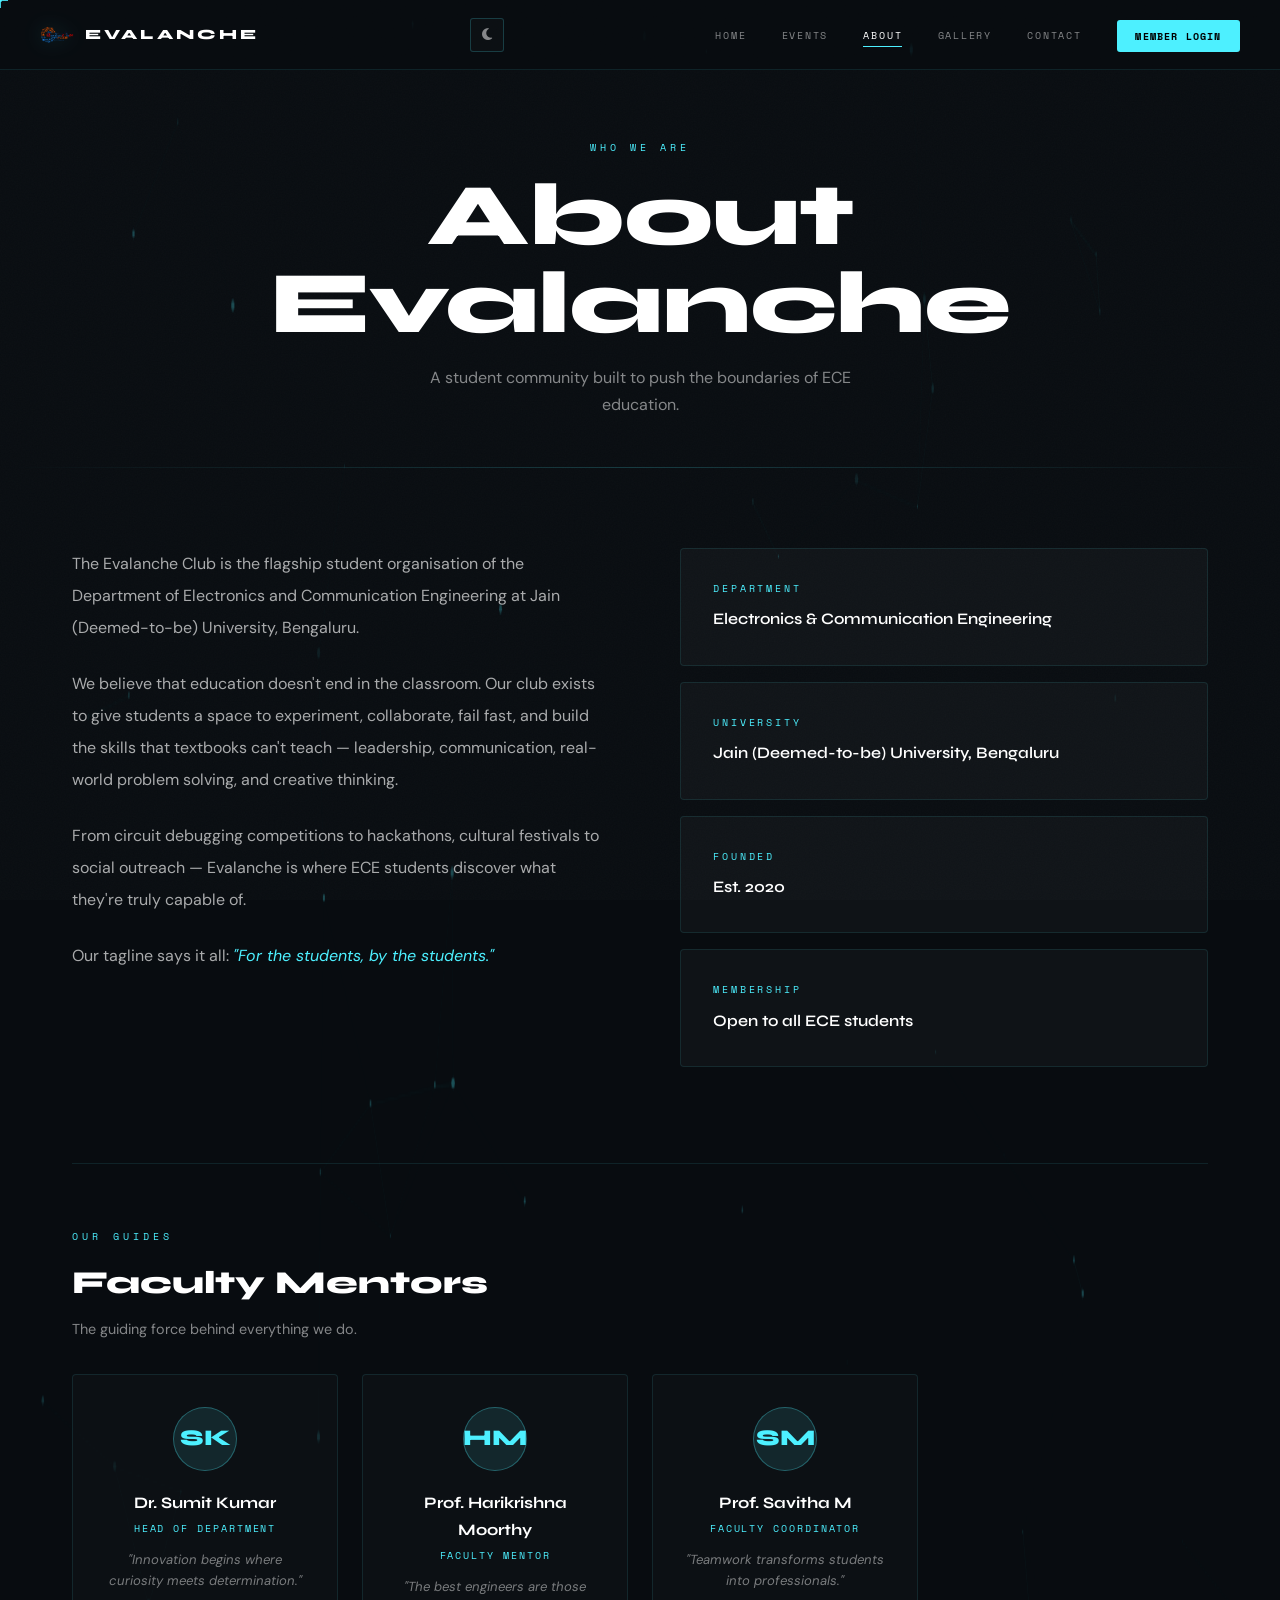
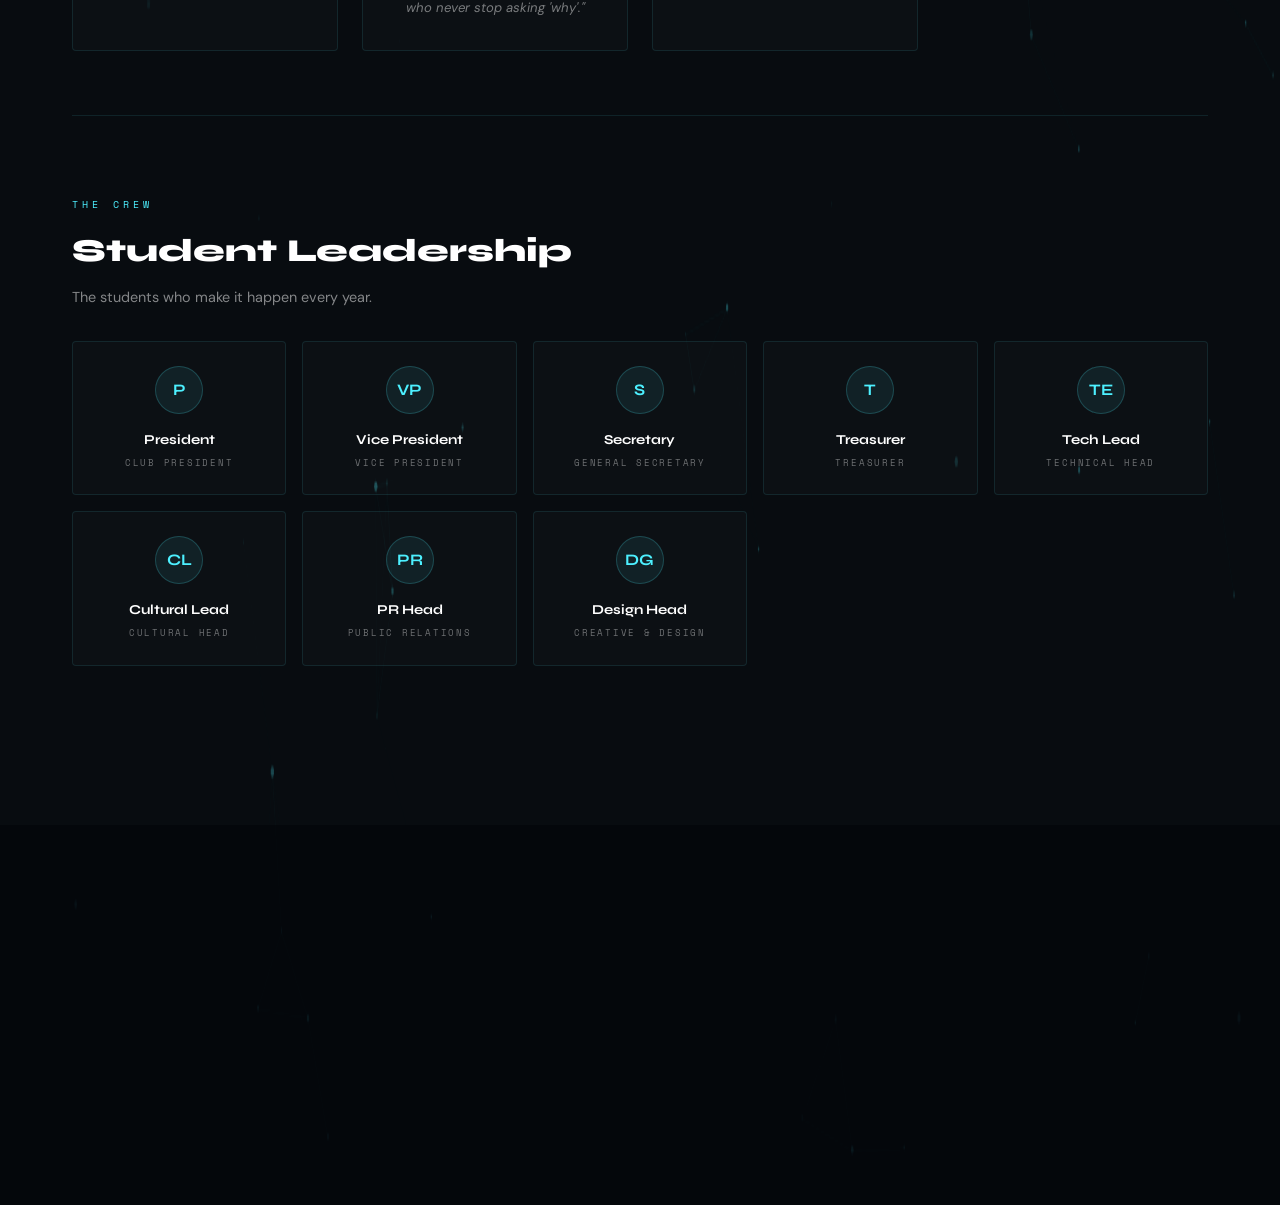
==== commit e8b1ebf7: "Work in progress: updating club website files" ====
--- a/about.html
+++ b/about.html
@@ -1,6 +1,14 @@
 <!DOCTYPE html>
 <html lang="en">
 <head>
+  <script>
+    // Apply theme immediately to prevent flash
+    (function(){
+      var t = localStorage.getItem('evalanche-theme');
+      if(t) document.documentElement.setAttribute('data-theme', t);
+      else  document.documentElement.setAttribute('data-theme', 'dark');
+    })();
+  </script>
   <meta charset="UTF-8" />
   <meta name="viewport" content="width=device-width, initial-scale=1.0" />
   <title>About — Evalanche Club</title>
@@ -196,6 +204,16 @@
       .about-grid { grid-template-columns: 1fr; gap: 3rem; }
       .about-right { position: static; }
     }
+
+    /* ── LIGHT THEME OVERRIDES ──────────────────── */
+    [data-theme="light"] .about-left p { color: var(--text-muted); }
+    [data-theme="light"] .info-block   { background: rgba(0,0,0,0.02); border-color: var(--border); }
+    [data-theme="light"] .info-block-value { color: var(--text); }
+    [data-theme="light"] .faculty-card { background: rgba(0,0,0,0.02); border-color: var(--border); }
+    [data-theme="light"] .faculty-card h3 { color: var(--text); }
+    [data-theme="light"] .faculty-card .quote-text { color: var(--text-muted); }
+    [data-theme="light"] .team-card    { background: rgba(0,0,0,0.02); border-color: var(--border); }
+    [data-theme="light"] .team-card h4 { color: var(--text); }
   </style>
 </head>
 <body>
@@ -205,6 +223,10 @@
       <img src="assets/images/logo.png" alt="Evalanche" class="nav-logo">
       <span class="nav-name">EVALANCHE</span>
     </a>
+
+    <button class="theme-toggle" id="themeToggle" title="Toggle light / dark mode" aria-label="Toggle theme">
+      <i class="fas fa-moon" id="themeIcon"></i>
+    </button>
     <button class="nav-hamburger" id="navToggle"><span></span><span></span><span></span></button>
     <ul class="nav-links" id="navLinks">
       <li><a href="index.html">Home</a></li>
--- a/shared.css
+++ b/shared.css
@@ -2,6 +2,7 @@
    EVALANCHE CLUB — SHARED STYLES
    =================================== */
 
+/* ── DARK THEME (default) ─────────────────── */
 :root {
   --bg:           #080c10;
   --bg2:          #0d1117;
@@ -9,10 +10,16 @@
   --accent:       #4df0ff;
   --accent2:      #00c8e0;
   --border:       rgba(77,240,255,0.1);
-  --border-solid: rgba(77,240,255,0.18);
+  --border-solid: rgba(77,240,255,0.2);
   --text:         #ffffff;
   --text-muted:   rgba(255,255,255,0.5);
   --text-dim:     rgba(255,255,255,0.28);
+  --nav-bg:       rgba(8,12,16,0.78);
+  --nav-bg-scroll:rgba(8,12,16,0.97);
+  --footer-bg:    rgba(4,6,10,0.65);
+  --card-bg:      rgba(255,255,255,0.02);
+  --input-bg:     rgba(255,255,255,0.04);
+  --grain-opacity:0.025;
   --font-display: 'Syne',       sans-serif;
   --font-mono:    'Space Mono', monospace;
   --font-body:    'DM Sans',    sans-serif;
@@ -20,10 +27,31 @@
   --transition:   0.22s ease;
 }
 
+/* ── LIGHT THEME ──────────────────────────── */
+[data-theme="light"] {
+  --bg:           #f4f6f8;
+  --bg2:          #ffffff;
+  --bg3:          #eaeef2;
+  --accent:       #0099bb;
+  --accent2:      #007a99;
+  --border:       rgba(0,153,187,0.15);
+  --border-solid: rgba(0,153,187,0.28);
+  --text:         #0d1117;
+  --text-muted:   rgba(13,17,23,0.55);
+  --text-dim:     rgba(13,17,23,0.3);
+  --nav-bg:       rgba(244,246,248,0.88);
+  --nav-bg-scroll:rgba(244,246,248,0.98);
+  --footer-bg:    rgba(230,234,240,0.85);
+  --card-bg:      rgba(0,0,0,0.025);
+  --input-bg:     rgba(0,0,0,0.04);
+  --grain-opacity:0.015;
+}
+
 *, *::before, *::after { margin:0; padding:0; box-sizing:border-box; }
 html { scroll-behavior:smooth; -webkit-text-size-adjust:100%; }
 
-::selection { background:rgba(77,240,255,0.22); color:#fff; }
+::selection { background:rgba(77,240,255,0.25); color:var(--text); }
+[data-theme="light"] ::selection { background:rgba(0,153,187,0.2); }
 :focus-visible { outline:2px solid var(--accent); outline-offset:3px; border-radius:2px; }
 
 body {
@@ -36,6 +64,7 @@
   animation: pageEnter 0.4s ease forwards;
   background-image: url("data:image/svg+xml,%3Csvg xmlns='http://www.w3.org/2000/svg' width='300' height='300'%3E%3Cfilter id='n'%3E%3CfeTurbulence type='fractalNoise' baseFrequency='0.75' numOctaves='4' stitchTiles='stitch'/%3E%3C/filter%3E%3Crect width='300' height='300' filter='url(%23n)' opacity='0.025'/%3E%3C/svg%3E");
   background-attachment: fixed;
+  transition: background 0.3s ease, color 0.3s ease;
 }
 
 @keyframes pageEnter {
@@ -46,35 +75,60 @@
 ::-webkit-scrollbar       { width:4px; }
 ::-webkit-scrollbar-track { background:var(--bg); }
 ::-webkit-scrollbar-thumb { background:rgba(77,240,255,0.14); border-radius:2px; }
-::-webkit-scrollbar-thumb:hover { background:rgba(77,240,255,0.28); }
+[data-theme="light"] ::-webkit-scrollbar-thumb { background:rgba(0,153,187,0.2); }
+::-webkit-scrollbar-thumb:hover { background:var(--border-solid); }
 
 #particleCanvas {
   position:fixed; inset:0;
   width:100%; height:100%;
   z-index:0; pointer-events:none;
-}
+  opacity:1; transition:opacity 0.4s;
+}
+[data-theme="light"] #particleCanvas { opacity:0.35; }
 
 .container {
   max-width:1200px; margin:0 auto;
   padding:0 2rem; position:relative; z-index:1;
 }
 
-/* ── NAVBAR ───────────────────────────────────── */
+/* ── THEME TOGGLE BUTTON ──────────────────── */
+.theme-toggle {
+  width:34px; height:34px;
+  border-radius:var(--radius);
+  background: var(--card-bg);
+  border: 1px solid var(--border-solid);
+  color: var(--text-muted);
+  cursor:pointer;
+  display:flex; align-items:center; justify-content:center;
+  font-size:0.85rem;
+  transition: all var(--transition);
+  flex-shrink:0;
+}
+.theme-toggle:hover {
+  border-color:var(--accent);
+  color:var(--accent);
+  background: rgba(77,240,255,0.06);
+}
+[data-theme="light"] .theme-toggle:hover {
+  background: rgba(0,153,187,0.06);
+}
+
+/* ── NAVBAR ───────────────────────────────── */
 .navbar {
   position:fixed; top:0; left:0; right:0;
   z-index:1000;
   display:flex; align-items:center; justify-content:space-between;
   padding:1.1rem 2.5rem;
-  background:rgba(8,12,16,0.78);
+  background: var(--nav-bg);
   backdrop-filter:blur(24px) saturate(150%);
   -webkit-backdrop-filter:blur(24px) saturate(150%);
   border-bottom:1px solid var(--border);
-  transition:padding var(--transition), background var(--transition), border-color var(--transition);
+  transition: padding var(--transition), background var(--transition), border-color var(--transition);
 }
 
 .navbar.scrolled {
   padding:0.7rem 2.5rem;
-  background:rgba(8,12,16,0.97);
+  background: var(--nav-bg-scroll);
   border-bottom-color:var(--border-solid);
 }
 
@@ -85,6 +139,7 @@
   filter:drop-shadow(0 0 10px rgba(77,240,255,0.42));
   transition:filter var(--transition);
 }
+[data-theme="light"] .nav-logo { filter:drop-shadow(0 0 8px rgba(0,153,187,0.35)); }
 .nav-brand:hover .nav-logo { filter:drop-shadow(0 0 16px rgba(77,240,255,0.7)); }
 
 .nav-name {
@@ -122,13 +177,14 @@
 
 .nav-cta {
   background:var(--accent) !important;
-  color:#000 !important;
+  color:#fff !important;
   padding:0.55rem 1.15rem !important;
   border-radius:var(--radius);
   font-weight:700;
   letter-spacing:0.12em !important;
   transition:box-shadow var(--transition), opacity var(--transition) !important;
 }
+[data-theme="dark"] .nav-cta { color:#000 !important; }
 .nav-cta::after { display:none !important; }
 .nav-cta:hover  { box-shadow:0 0 18px rgba(77,240,255,0.42); opacity:0.92; }
 
@@ -145,7 +201,7 @@
 .nav-hamburger.open span:nth-child(2) { opacity:0; }
 .nav-hamburger.open span:nth-child(3) { transform:rotate(-45deg) translate(5px,-5px); }
 
-/* ── ANNOUNCEMENT BANNER ──────────────────────── */
+/* ── ANNOUNCEMENT BANNER ──────────────────── */
 .ann-banner {
   position:sticky; top:63px; z-index:900;
   padding:0.55rem 2rem;
@@ -154,9 +210,12 @@
   letter-spacing:0.15em; text-transform:uppercase;
   border-bottom:1px solid;
 }
-.ann-banner.info    { background:rgba(77,240,255,0.07);  color:var(--accent); border-color:rgba(77,240,255,0.18);  }
-.ann-banner.success { background:rgba(77,255,145,0.07);  color:#4dff91;       border-color:rgba(77,255,145,0.18);  }
-.ann-banner.warning { background:rgba(255,200,77,0.07);  color:#ffc84d;       border-color:rgba(255,200,77,0.18);  }
+.ann-banner.info    { background:rgba(77,240,255,0.07);  color:var(--accent); border-color:rgba(77,240,255,0.18); }
+.ann-banner.success { background:rgba(77,255,145,0.07);  color:#1db954;       border-color:rgba(45,200,90,0.2); }
+.ann-banner.warning { background:rgba(255,200,77,0.08);  color:#d4900a;       border-color:rgba(200,150,0,0.2); }
+[data-theme="light"] .ann-banner.info    { background:rgba(0,153,187,0.07); color:var(--accent); }
+[data-theme="light"] .ann-banner.success { background:rgba(0,180,80,0.07); }
+[data-theme="light"] .ann-banner.warning { background:rgba(200,130,0,0.07); }
 .ann-banner-dot { width:6px; height:6px; border-radius:50%; background:currentColor; flex-shrink:0; animation:annPulse 2.2s ease-in-out infinite; }
 @keyframes annPulse { 0%,100%{opacity:1} 50%{opacity:0.3} }
 .ann-close {
@@ -167,7 +226,7 @@
 }
 .ann-close:hover { opacity:1; }
 
-/* ── PAGE HEADER ──────────────────────────────── */
+/* ── PAGE HEADER ──────────────────────────── */
 .page-header {
   min-height:52vh;
   display:flex; align-items:center; justify-content:center;
@@ -188,7 +247,7 @@
 .page-header h1 {
   font-family:var(--font-display);
   font-size:clamp(2.8rem, 7vw, 5.5rem);
-  font-weight:800; line-height:1.0; color:#fff;
+  font-weight:800; line-height:1.0; color:var(--text);
   letter-spacing:-0.01em;
   opacity:0; animation:fadeUp 0.7s ease 0.42s forwards;
 }
@@ -199,11 +258,11 @@
   opacity:0; animation:fadeUp 0.7s ease 0.6s forwards; line-height:1.7;
 }
 
-/* ── FOOTER ───────────────────────────────────── */
+/* ── FOOTER ───────────────────────────────── */
 .site-footer {
   border-top:1px solid var(--border);
   margin-top:5rem; position:relative; z-index:1;
-  background:rgba(4,6,10,0.65);
+  background: var(--footer-bg);
   backdrop-filter:blur(20px);
 }
 
@@ -217,10 +276,11 @@
   margin-bottom:0.85rem;
   filter:drop-shadow(0 0 8px rgba(77,240,255,0.28));
 }
+[data-theme="light"] .footer-logo { filter:drop-shadow(0 0 6px rgba(0,153,187,0.2)); }
 
 .footer-tagline {
   font-family:var(--font-display); font-size:0.88rem;
-  font-weight:800; letter-spacing:0.2em; color:#fff; margin-bottom:0.3rem;
+  font-weight:800; letter-spacing:0.2em; color:var(--text); margin-bottom:0.3rem;
 }
 
 .footer-sub {
@@ -238,7 +298,7 @@
   color:var(--text-muted); text-decoration:none; margin-bottom:0.5rem;
   transition:color var(--transition);
 }
-.footer-links a:hover { color:#fff; }
+.footer-links a:hover { color:var(--text); }
 
 .footer-bottom {
   border-top:1px solid var(--border);
@@ -249,53 +309,50 @@
 
 .footer-bottom p {
   font-family:var(--font-mono); font-size:0.56rem;
-  letter-spacing:0.15em; color:rgba(255,255,255,0.2);
+  letter-spacing:0.15em; color:var(--text-dim);
 }
 
 .footer-social { display:flex; gap:1.1rem; align-items:center; }
 .footer-social a {
-  font-size:0.9rem; color:rgba(255,255,255,0.22);
+  font-size:0.9rem; color:var(--text-dim);
   text-decoration:none; transition:color var(--transition);
 }
 .footer-social a:hover { color:var(--accent); }
 
-/* ── ANIMATIONS ───────────────────────────────── */
+/* ── ANIMATIONS ───────────────────────────── */
 @keyframes fadeUp {
   from { opacity:0; transform:translateY(20px); }
   to   { opacity:1; transform:translateY(0); }
 }
-@keyframes fadeIn {
-  from { opacity:0; }
-  to   { opacity:1; }
-}
-
-/* ── SCROLL REVEAL ────────────────────────────── */
+@keyframes fadeIn { from{opacity:0} to{opacity:1} }
+
+/* ── SCROLL REVEAL ────────────────────────── */
 .reveal {
   opacity:0; transform:translateY(22px);
   transition:opacity 0.62s ease, transform 0.62s ease;
 }
 .reveal.visible { opacity:1; transform:translateY(0); }
 
-/* ── HORIZONTAL RULE ──────────────────────────── */
+/* ── HORIZONTAL RULE ──────────────────────── */
 .h-rule {
   height:1px; border:none;
   background:linear-gradient(to right, transparent, var(--border-solid), transparent);
 }
 
-/* ── UTILITIES ────────────────────────────────── */
+/* ── UTILITIES ────────────────────────────── */
 .sr-only {
   position:absolute; width:1px; height:1px;
   padding:0; margin:-1px; overflow:hidden;
   clip:rect(0,0,0,0); white-space:nowrap; border:0;
 }
 
-/* ── RESPONSIVE ───────────────────────────────── */
+/* ── RESPONSIVE ───────────────────────────── */
 @media (max-width: 900px) {
   .nav-hamburger { display:flex; }
   .nav-links {
     position:fixed; top:0; right:-100%;
     width:min(320px,80vw); height:100vh;
-    background:rgba(8,12,16,0.98);
+    background:var(--nav-bg-scroll);
     border-left:1px solid var(--border-solid);
     flex-direction:column; justify-content:center;
     align-items:center; gap:2.2rem;
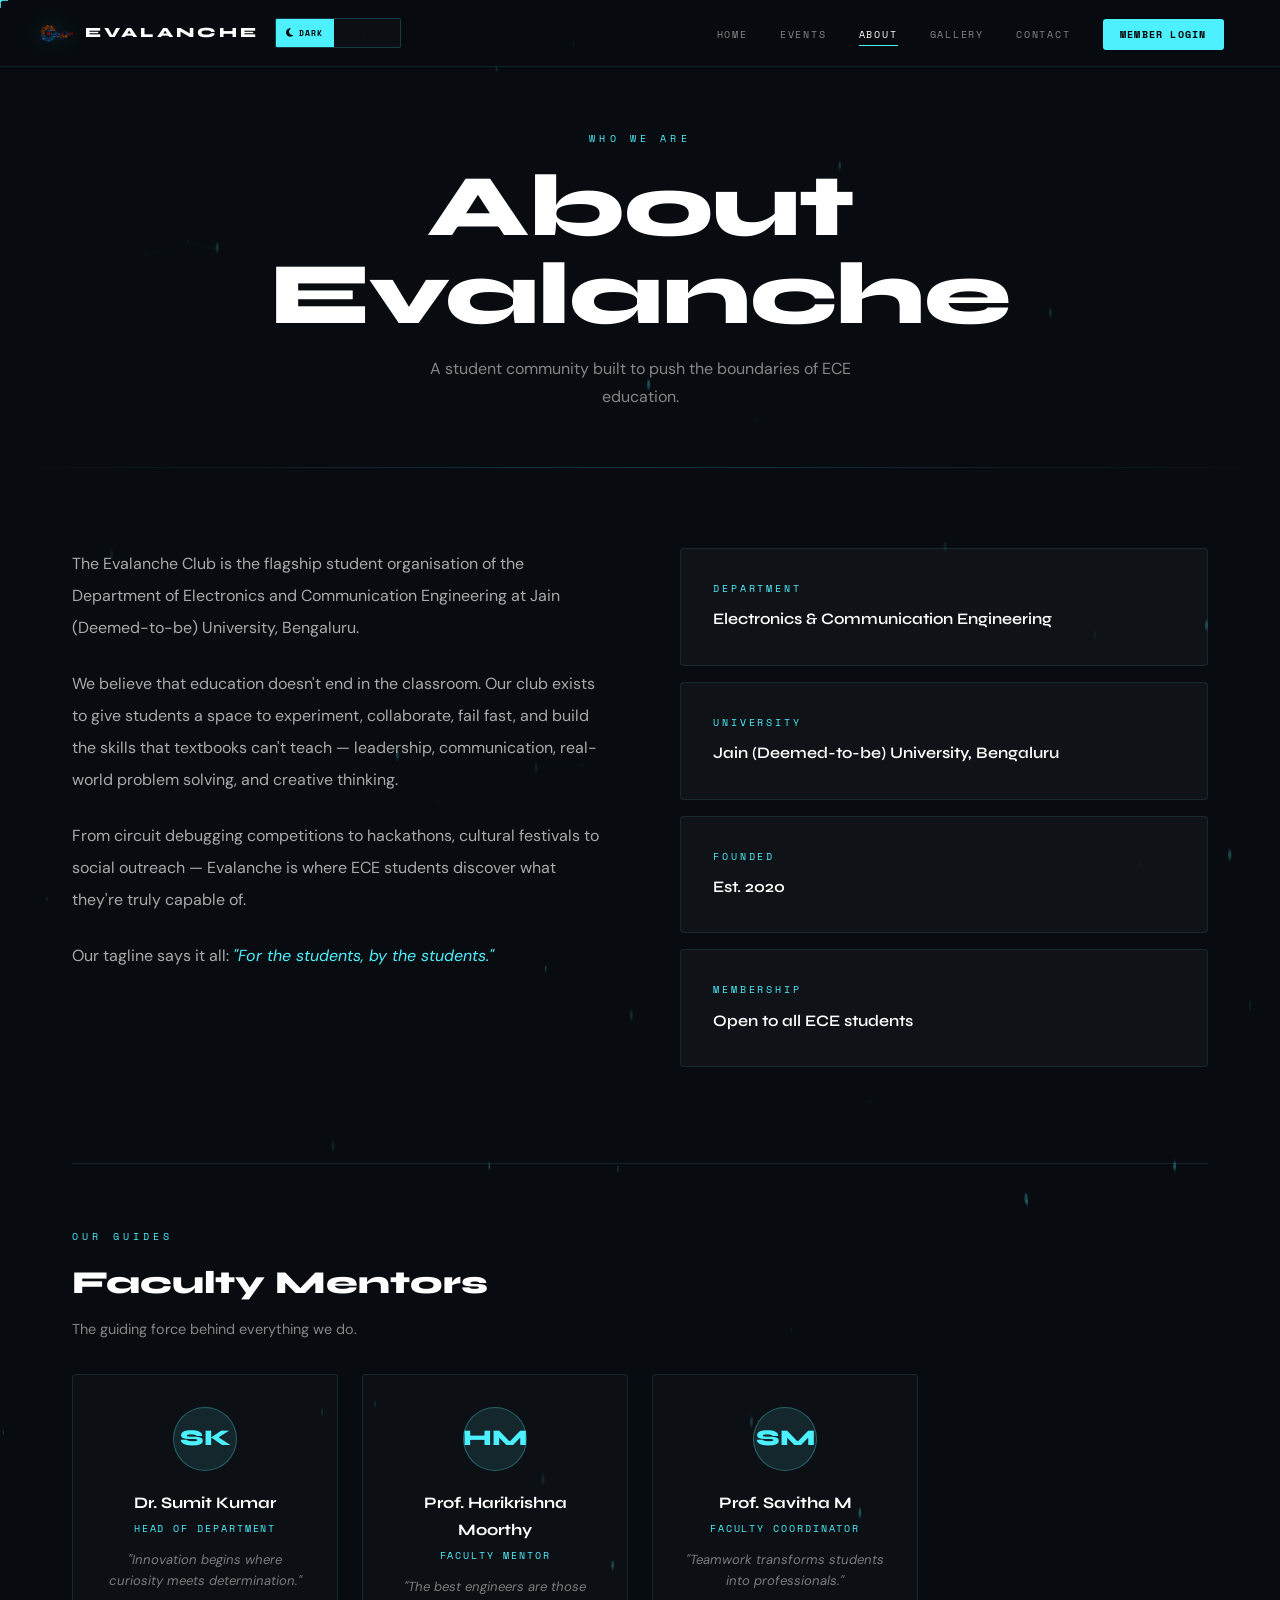
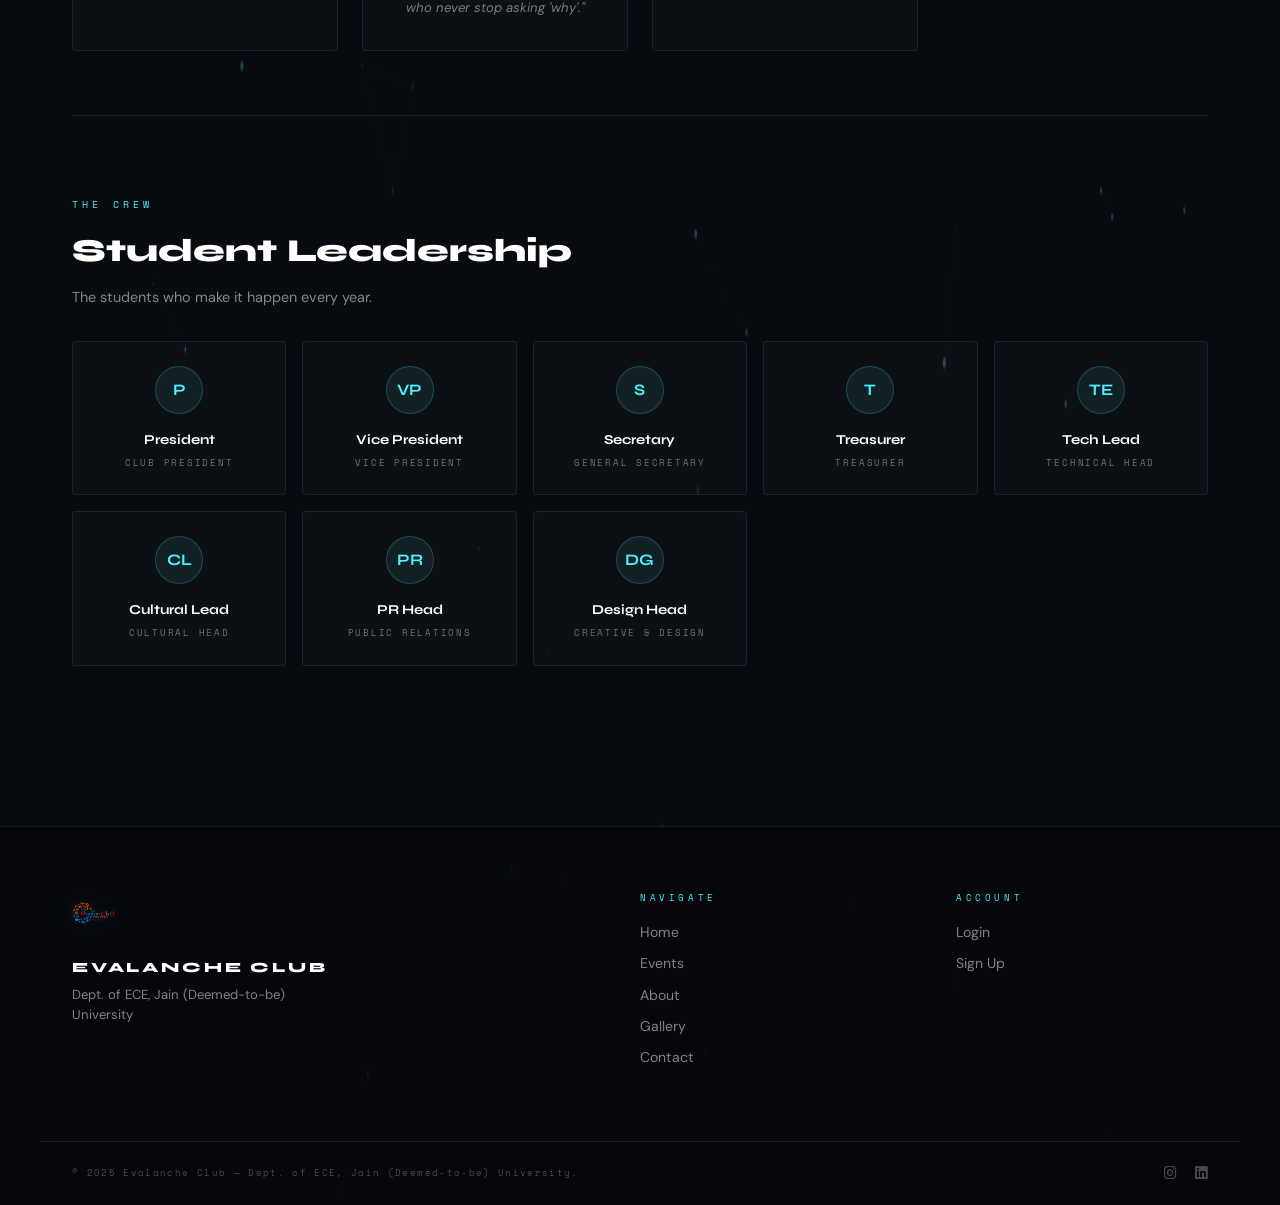
==== commit b42dbf99: "Work in progress: updating club website files" ====
--- a/about.html
+++ b/about.html
@@ -224,9 +224,7 @@
       <span class="nav-name">EVALANCHE</span>
     </a>
 
-    <button class="theme-toggle" id="themeToggle" title="Toggle light / dark mode" aria-label="Toggle theme">
-      <i class="fas fa-moon" id="themeIcon"></i>
-    </button>
+    <div id="themeToggle" role="group" aria-label="Theme selector"></div>
     <button class="nav-hamburger" id="navToggle"><span></span><span></span><span></span></button>
     <ul class="nav-links" id="navLinks">
       <li><a href="index.html">Home</a></li>
@@ -279,7 +277,7 @@
     <!-- FACULTY MENTORS -->
     <section style="padding: 4rem 0; border-top: 1px solid var(--border);">
       <p style="font-family: var(--font-mono); font-size: 0.65rem; letter-spacing: 0.4em; color: var(--accent); margin-bottom: 0.75rem;">OUR GUIDES</p>
-      <h2 style="font-family: var(--font-display); font-size: 2rem; font-weight: 800; color: #fff; margin-bottom: 0.5rem;">Faculty Mentors</h2>
+      <h2 style="font-family: var(--font-display); font-size: 2rem; font-weight: 800; color: var(--text); margin-bottom: 0.5rem;">Faculty Mentors</h2>
       <p style="font-family: var(--font-body); font-size: 0.9rem; color: var(--text-muted);">The guiding force behind everything we do.</p>
 
       <div class="faculty-grid">
@@ -307,7 +305,7 @@
     <!-- TEAM -->
     <section class="team-section">
       <p style="font-family: var(--font-mono); font-size: 0.65rem; letter-spacing: 0.4em; color: var(--accent); margin-bottom: 0.75rem;">THE CREW</p>
-      <h2 style="font-family: var(--font-display); font-size: 2rem; font-weight: 800; color: #fff; margin-bottom: 0.5rem;">Student Leadership</h2>
+      <h2 style="font-family: var(--font-display); font-size: 2rem; font-weight: 800; color: var(--text); margin-bottom: 0.5rem;">Student Leadership</h2>
       <p style="font-family: var(--font-body); font-size: 0.9rem; color: var(--text-muted);">The students who make it happen every year.</p>
 
       <div class="team-grid">
--- a/shared.css
+++ b/shared.css
@@ -1,5 +1,6 @@
 /* ===================================
    EVALANCHE CLUB — SHARED STYLES
+   v3.0 — Full theme + responsive
    =================================== */
 
 /* ── DARK THEME (default) ─────────────────── */
@@ -14,11 +15,16 @@
   --text:         #ffffff;
   --text-muted:   rgba(255,255,255,0.5);
   --text-dim:     rgba(255,255,255,0.28);
-  --nav-bg:       rgba(8,12,16,0.78);
+  --nav-bg:       rgba(8,12,16,0.85);
   --nav-bg-scroll:rgba(8,12,16,0.97);
-  --footer-bg:    rgba(4,6,10,0.65);
+  --footer-bg:    rgba(4,6,10,0.75);
   --card-bg:      rgba(255,255,255,0.02);
+  --card-bg2:     rgba(255,255,255,0.04);
   --input-bg:     rgba(255,255,255,0.04);
+  --input-border: rgba(77,240,255,0.15);
+  --input-focus:  rgba(77,240,255,0.35);
+  --input-text:   #ffffff;
+  --input-placeholder: rgba(255,255,255,0.25);
   --grain-opacity:0.025;
   --font-display: 'Syne',       sans-serif;
   --font-mono:    'Space Mono', monospace;
@@ -29,29 +35,35 @@
 
 /* ── LIGHT THEME ──────────────────────────── */
 [data-theme="light"] {
-  --bg:           #f4f6f8;
+  --bg:           #f0f4f8;
   --bg2:          #ffffff;
-  --bg3:          #eaeef2;
-  --accent:       #0099bb;
-  --accent2:      #007a99;
-  --border:       rgba(0,153,187,0.15);
-  --border-solid: rgba(0,153,187,0.28);
+  --bg3:          #e4eaf0;
+  --accent:       #0088aa;
+  --accent2:      #006688;
+  --border:       rgba(0,136,170,0.15);
+  --border-solid: rgba(0,136,170,0.3);
   --text:         #0d1117;
-  --text-muted:   rgba(13,17,23,0.55);
-  --text-dim:     rgba(13,17,23,0.3);
-  --nav-bg:       rgba(244,246,248,0.88);
-  --nav-bg-scroll:rgba(244,246,248,0.98);
-  --footer-bg:    rgba(230,234,240,0.85);
-  --card-bg:      rgba(0,0,0,0.025);
-  --input-bg:     rgba(0,0,0,0.04);
-  --grain-opacity:0.015;
-}
-
+  --text-muted:   rgba(13,17,23,0.58);
+  --text-dim:     rgba(13,17,23,0.32);
+  --nav-bg:       rgba(240,244,248,0.90);
+  --nav-bg-scroll:rgba(240,244,248,0.98);
+  --footer-bg:    rgba(220,228,238,0.90);
+  --card-bg:      rgba(0,0,0,0.03);
+  --card-bg2:     rgba(0,0,0,0.05);
+  --input-bg:     rgba(255,255,255,0.9);
+  --input-border: rgba(0,136,170,0.25);
+  --input-focus:  rgba(0,136,170,0.45);
+  --input-text:   #0d1117;
+  --input-placeholder: rgba(13,17,23,0.3);
+  --grain-opacity:0.012;
+}
+
+/* ── BASE RESET ───────────────────────────── */
 *, *::before, *::after { margin:0; padding:0; box-sizing:border-box; }
 html { scroll-behavior:smooth; -webkit-text-size-adjust:100%; }
 
 ::selection { background:rgba(77,240,255,0.25); color:var(--text); }
-[data-theme="light"] ::selection { background:rgba(0,153,187,0.2); }
+[data-theme="light"] ::selection { background:rgba(0,136,170,0.2); color:#000; }
 :focus-visible { outline:2px solid var(--accent); outline-offset:3px; border-radius:2px; }
 
 body {
@@ -62,8 +74,6 @@
   line-height: 1.65;
   overflow-x: hidden;
   animation: pageEnter 0.4s ease forwards;
-  background-image: url("data:image/svg+xml,%3Csvg xmlns='http://www.w3.org/2000/svg' width='300' height='300'%3E%3Cfilter id='n'%3E%3CfeTurbulence type='fractalNoise' baseFrequency='0.75' numOctaves='4' stitchTiles='stitch'/%3E%3C/filter%3E%3Crect width='300' height='300' filter='url(%23n)' opacity='0.025'/%3E%3C/svg%3E");
-  background-attachment: fixed;
   transition: background 0.3s ease, color 0.3s ease;
 }
 
@@ -72,74 +82,89 @@
   to   { opacity:1; transform:translateY(0); }
 }
 
-::-webkit-scrollbar       { width:4px; }
+::-webkit-scrollbar       { width:4px; height:4px; }
 ::-webkit-scrollbar-track { background:var(--bg); }
 ::-webkit-scrollbar-thumb { background:rgba(77,240,255,0.14); border-radius:2px; }
-[data-theme="light"] ::-webkit-scrollbar-thumb { background:rgba(0,153,187,0.2); }
+[data-theme="light"] ::-webkit-scrollbar-thumb { background:rgba(0,136,170,0.2); }
 ::-webkit-scrollbar-thumb:hover { background:var(--border-solid); }
 
+/* ── PARTICLE CANVAS ──────────────────────── */
 #particleCanvas {
   position:fixed; inset:0;
   width:100%; height:100%;
   z-index:0; pointer-events:none;
-  opacity:1; transition:opacity 0.4s;
-}
-[data-theme="light"] #particleCanvas { opacity:0.35; }
-
+  opacity:1; transition:opacity 0.5s;
+}
+[data-theme="light"] #particleCanvas { opacity:0.3; }
+
+/* ── LAYOUT ───────────────────────────────── */
 .container {
   max-width:1200px; margin:0 auto;
   padding:0 2rem; position:relative; z-index:1;
 }
 
-/* ── THEME TOGGLE BUTTON ──────────────────── */
-.theme-toggle {
-  width:34px; height:34px;
-  border-radius:var(--radius);
+/* ── THEME SWITCHER PILL ──────────────────── */
+#themeToggle {
+  display:flex; align-items:center;
   background: var(--card-bg);
   border: 1px solid var(--border-solid);
-  color: var(--text-muted);
-  cursor:pointer;
-  display:flex; align-items:center; justify-content:center;
-  font-size:0.85rem;
+  border-radius:2px; overflow:hidden;
+  flex-shrink:0; height:30px;
+  transition: border-color var(--transition);
+}
+
+.theme-pill {
+  display:flex; align-items:center; gap:0.28rem;
+  padding:0 0.65rem; height:100%;
+  font-family:var(--font-mono); font-size:0.5rem;
+  letter-spacing:0.12em; text-transform:uppercase;
+  font-weight:700; cursor:pointer; border:none;
+  background: transparent;
+  color: var(--text-dim);
   transition: all var(--transition);
-  flex-shrink:0;
-}
-.theme-toggle:hover {
-  border-color:var(--accent);
-  color:var(--accent);
-  background: rgba(77,240,255,0.06);
-}
-[data-theme="light"] .theme-toggle:hover {
-  background: rgba(0,153,187,0.06);
-}
+  white-space:nowrap;
+}
+.theme-pill span { display:inline; }
+.theme-pill i { font-size:0.6rem; }
+.theme-pill:first-child { border-right: 1px solid var(--border-solid); }
+.theme-pill:hover { color:var(--text-muted); background:var(--card-bg2); }
+
+.theme-pill.active { background:var(--accent); color:#000; font-weight:700; }
+[data-theme="light"] .theme-pill.active { color:#fff; }
+
+/* Hide text labels on very small screens */
+@media (max-width:360px) { .theme-pill span { display:none; } }
 
 /* ── NAVBAR ───────────────────────────────── */
 .navbar {
-  position:fixed; top:0; left:0; right:0;
-  z-index:1000;
+  position:fixed; top:0; left:0; right:0; z-index:1000;
   display:flex; align-items:center; justify-content:space-between;
-  padding:1.1rem 2.5rem;
+  padding:1rem 2.5rem;
   background: var(--nav-bg);
-  backdrop-filter:blur(24px) saturate(150%);
-  -webkit-backdrop-filter:blur(24px) saturate(150%);
+  backdrop-filter:blur(24px) saturate(160%);
+  -webkit-backdrop-filter:blur(24px) saturate(160%);
   border-bottom:1px solid var(--border);
-  transition: padding var(--transition), background var(--transition), border-color var(--transition);
+  gap:1rem;
+  transition: padding var(--transition), background var(--transition);
 }
 
 .navbar.scrolled {
-  padding:0.7rem 2.5rem;
+  padding:0.65rem 2.5rem;
   background: var(--nav-bg-scroll);
   border-bottom-color:var(--border-solid);
 }
 
-.nav-brand { display:flex; align-items:center; gap:0.7rem; text-decoration:none; }
+.nav-brand {
+  display:flex; align-items:center; gap:0.7rem;
+  text-decoration:none; flex-shrink:0;
+}
 
 .nav-logo {
   width:34px; height:34px; object-fit:contain;
   filter:drop-shadow(0 0 10px rgba(77,240,255,0.42));
   transition:filter var(--transition);
 }
-[data-theme="light"] .nav-logo { filter:drop-shadow(0 0 8px rgba(0,153,187,0.35)); }
+[data-theme="light"] .nav-logo { filter:drop-shadow(0 0 8px rgba(0,136,170,0.35)); }
 .nav-brand:hover .nav-logo { filter:drop-shadow(0 0 16px rgba(77,240,255,0.7)); }
 
 .nav-name {
@@ -148,9 +173,11 @@
   letter-spacing:0.22em; color:var(--text);
 }
 
+/* Nav links: push to right, shrink between brand and toggle */
 .nav-links {
   display:flex; list-style:none;
-  align-items:center; gap:2.2rem;
+  align-items:center; gap:2rem;
+  margin-left:auto; margin-right:1rem;
 }
 
 .nav-links a {
@@ -160,37 +187,33 @@
   text-decoration:none;
   transition:color var(--transition);
   position:relative; padding-bottom:2px;
+  white-space:nowrap;
 }
 
 .nav-links a::after {
   content:''; position:absolute;
-  bottom:-2px; left:0;
-  width:0; height:1px;
-  background:var(--accent);
-  transition:width var(--transition);
-}
-
-.nav-links a:hover,
-.nav-links a.active { color:var(--text); }
-.nav-links a:hover::after,
-.nav-links a.active::after { width:100%; }
+  bottom:-2px; left:0; width:0; height:1px;
+  background:var(--accent); transition:width var(--transition);
+}
+.nav-links a:hover, .nav-links a.active { color:var(--text); }
+.nav-links a:hover::after, .nav-links a.active::after { width:100%; }
 
 .nav-cta {
   background:var(--accent) !important;
-  color:#fff !important;
-  padding:0.55rem 1.15rem !important;
-  border-radius:var(--radius);
-  font-weight:700;
+  color:#000 !important; padding:0.5rem 1.1rem !important;
+  border-radius:var(--radius); font-weight:700;
   letter-spacing:0.12em !important;
   transition:box-shadow var(--transition), opacity var(--transition) !important;
 }
-[data-theme="dark"] .nav-cta { color:#000 !important; }
+[data-theme="light"] .nav-cta { color:#fff !important; }
 .nav-cta::after { display:none !important; }
 .nav-cta:hover  { box-shadow:0 0 18px rgba(77,240,255,0.42); opacity:0.92; }
 
+/* Hamburger */
 .nav-hamburger {
   display:none; flex-direction:column; gap:5px;
-  background:none; border:none; cursor:pointer; padding:4px; z-index:1001;
+  background:none; border:none; cursor:pointer;
+  padding:4px; z-index:1001; flex-shrink:0;
 }
 .nav-hamburger span {
   display:block; width:22px; height:2px;
@@ -203,25 +226,29 @@
 
 /* ── ANNOUNCEMENT BANNER ──────────────────── */
 .ann-banner {
-  position:sticky; top:63px; z-index:900;
-  padding:0.55rem 2rem;
-  display:flex; align-items:center; justify-content:center; gap:0.7rem;
-  font-family:var(--font-mono); font-size:0.58rem;
-  letter-spacing:0.15em; text-transform:uppercase;
+  position:sticky; top:62px; z-index:900;
+  padding:0.5rem 1.5rem;
+  display:flex; align-items:center; justify-content:center;
+  gap:0.6rem; flex-wrap:wrap;
+  font-family:var(--font-mono); font-size:0.56rem;
+  letter-spacing:0.13em; text-transform:uppercase;
   border-bottom:1px solid;
 }
-.ann-banner.info    { background:rgba(77,240,255,0.07);  color:var(--accent); border-color:rgba(77,240,255,0.18); }
-.ann-banner.success { background:rgba(77,255,145,0.07);  color:#1db954;       border-color:rgba(45,200,90,0.2); }
-.ann-banner.warning { background:rgba(255,200,77,0.08);  color:#d4900a;       border-color:rgba(200,150,0,0.2); }
-[data-theme="light"] .ann-banner.info    { background:rgba(0,153,187,0.07); color:var(--accent); }
-[data-theme="light"] .ann-banner.success { background:rgba(0,180,80,0.07); }
-[data-theme="light"] .ann-banner.warning { background:rgba(200,130,0,0.07); }
-.ann-banner-dot { width:6px; height:6px; border-radius:50%; background:currentColor; flex-shrink:0; animation:annPulse 2.2s ease-in-out infinite; }
+.ann-banner.info    { background:rgba(77,240,255,0.07); color:var(--accent); border-color:rgba(77,240,255,0.18); }
+.ann-banner.success { background:rgba(77,255,145,0.07); color:#1db954; border-color:rgba(45,200,90,0.2); }
+.ann-banner.warning { background:rgba(255,200,77,0.08); color:#c8850a; border-color:rgba(200,150,0,0.2); }
+[data-theme="light"] .ann-banner.info    { background:rgba(0,136,170,0.08); }
+[data-theme="light"] .ann-banner.warning { color:#a06000; }
+.ann-banner-dot {
+  width:5px; height:5px; border-radius:50%;
+  background:currentColor; flex-shrink:0;
+  animation:annPulse 2.2s ease-in-out infinite;
+}
 @keyframes annPulse { 0%,100%{opacity:1} 50%{opacity:0.3} }
 .ann-close {
   background:none; border:none; color:currentColor;
-  cursor:pointer; opacity:0.5; font-size:0.85rem;
-  margin-left:auto; padding:0 0.25rem;
+  cursor:pointer; opacity:0.5; font-size:0.8rem;
+  margin-left:auto; padding:0 0.2rem;
   transition:opacity var(--transition);
 }
 .ann-close:hover { opacity:1; }
@@ -231,7 +258,8 @@
   min-height:52vh;
   display:flex; align-items:center; justify-content:center;
   flex-direction:column; text-align:center;
-  padding-top:90px; position:relative; z-index:1;
+  padding:clamp(80px,12vw,120px) 1.5rem 3rem;
+  position:relative; z-index:1;
 }
 .page-header::after {
   content:''; position:absolute; bottom:0; left:0; right:0; height:1px;
@@ -239,23 +267,152 @@
 }
 
 .page-header-eyebrow {
-  font-family:var(--font-mono); font-size:0.62rem;
+  font-family:var(--font-mono); font-size:clamp(0.52rem,1.5vw,0.65rem);
   letter-spacing:0.4em; color:var(--accent); text-transform:uppercase;
   margin-bottom:1rem; opacity:0; animation:fadeUp 0.7s ease 0.25s forwards;
 }
 
 .page-header h1 {
   font-family:var(--font-display);
-  font-size:clamp(2.8rem, 7vw, 5.5rem);
+  font-size:clamp(2.5rem, 7vw, 5.5rem);
   font-weight:800; line-height:1.0; color:var(--text);
   letter-spacing:-0.01em;
   opacity:0; animation:fadeUp 0.7s ease 0.42s forwards;
 }
 
 .page-header p {
-  font-family:var(--font-body); font-size:1rem;
+  font-family:var(--font-body); font-size:clamp(0.88rem,2vw,1rem);
   color:var(--text-muted); margin-top:1rem; max-width:480px;
   opacity:0; animation:fadeUp 0.7s ease 0.6s forwards; line-height:1.7;
+}
+
+/* ── GLOBAL INPUT / FORM STYLES (light theme) ── */
+[data-theme="light"] input,
+[data-theme="light"] textarea,
+[data-theme="light"] select {
+  background: var(--input-bg) !important;
+  border-color: var(--input-border) !important;
+  color: var(--input-text) !important;
+}
+
+[data-theme="light"] input::placeholder,
+[data-theme="light"] textarea::placeholder {
+  color: var(--input-placeholder) !important;
+}
+
+[data-theme="light"] input:focus,
+[data-theme="light"] textarea:focus,
+[data-theme="light"] select:focus {
+  border-color: var(--input-focus) !important;
+  background: rgba(255,255,255,1) !important;
+  box-shadow: 0 0 0 3px rgba(0,136,170,0.08) !important;
+}
+
+[data-theme="light"] select option {
+  background: #fff !important;
+  color: #0d1117 !important;
+}
+
+/* ── AUTH CARD LIGHT THEME ────────────────── */
+[data-theme="light"] .auth-card {
+  background: rgba(255,255,255,0.96) !important;
+  border-color: var(--border-solid) !important;
+  box-shadow: 0 4px 24px rgba(0,0,0,0.08);
+}
+
+[data-theme="light"] .auth-card h1 { color: var(--text) !important; }
+[data-theme="light"] .auth-card .auth-sub { color: var(--text-muted) !important; }
+
+[data-theme="light"] .auth-divider span {
+  background: rgba(255,255,255,0.96) !important;
+  color: var(--text-dim) !important;
+}
+
+[data-theme="light"] .auth-back { color: var(--text-muted) !important; }
+[data-theme="light"] .auth-switch { color: var(--text-muted) !important; }
+
+[data-theme="light"] .form-group label { color: rgba(13,17,23,0.5) !important; }
+[data-theme="light"] .input-wrap i { color: rgba(13,17,23,0.3) !important; }
+
+[data-theme="light"] .auth-submit {
+  background: var(--accent) !important;
+  color: #fff !important;
+}
+
+/* ── SIGNUP PANEL LIGHT ───────────────────── */
+[data-theme="light"] .signup-wrapper {
+  border-color: var(--border-solid);
+  box-shadow: 0 8px 40px rgba(0,0,0,0.1);
+}
+
+[data-theme="light"] .signup-panel-left {
+  background: rgba(0,136,170,0.06) !important;
+  border-right-color: var(--border-solid) !important;
+}
+
+[data-theme="light"] .signup-panel-left h2 { color: var(--text) !important; }
+[data-theme="light"] .signup-panel-left p  { color: var(--text-muted) !important; }
+
+[data-theme="light"] .signup-panel-right {
+  background: rgba(255,255,255,0.98) !important;
+}
+
+[data-theme="light"] .step-dot {
+  background: #fff !important;
+  border-color: var(--border-solid) !important;
+  color: var(--text-dim) !important;
+}
+[data-theme="light"] .step-dot.active {
+  background: rgba(0,136,170,0.08) !important;
+  color: var(--accent) !important;
+  border-color: var(--accent) !important;
+}
+[data-theme="light"] .step-dot.done {
+  background: var(--accent) !important;
+  color: #fff !important;
+}
+
+[data-theme="light"] .step-label { color: var(--text-dim) !important; }
+[data-theme="light"] .step-dot.active .step-label { color: var(--accent) !important; }
+[data-theme="light"] .step-line   { background: var(--border) !important; }
+[data-theme="light"] .step-line.done { background: var(--accent) !important; }
+
+[data-theme="light"] .field-hint { color: rgba(13,17,23,0.4) !important; }
+
+[data-theme="light"] .input-wrap input,
+[data-theme="light"] .input-wrap select {
+  color: var(--text) !important;
+  background: var(--input-bg) !important;
+  border-color: var(--input-border) !important;
+}
+
+[data-theme="light"] .signup-success h2 { color: var(--text) !important; }
+[data-theme="light"] .signup-success p  { color: var(--text-muted) !important; }
+
+[data-theme="light"] .perk-text strong { color: var(--text) !important; }
+[data-theme="light"] .perk-text span   { color: var(--text-muted) !important; }
+[data-theme="light"] .perk-icon {
+  background: rgba(0,136,170,0.1) !important;
+  border-color: rgba(0,136,170,0.25) !important;
+}
+[data-theme="light"] .already-member { color: var(--text-muted) !important; }
+
+[data-theme="light"] .pw-strength-label { color: var(--text-dim) !important; }
+[data-theme="light"] .pw-strength-bar   { background: var(--border) !important; }
+
+/* ── VERIFY CARD LIGHT ────────────────────── */
+[data-theme="light"] .verify-card {
+  background: rgba(255,255,255,0.97) !important;
+  border-color: var(--border-solid) !important;
+  box-shadow: 0 4px 24px rgba(0,0,0,0.08);
+}
+[data-theme="light"] .verify-card h1 { color: var(--text) !important; }
+[data-theme="light"] .verify-card p  { color: var(--text-muted) !important; }
+[data-theme="light"] .rf-group label { color: rgba(13,17,23,0.5) !important; }
+[data-theme="light"] .rf-group input {
+  background: var(--input-bg) !important;
+  border-color: var(--input-border) !important;
+  color: var(--text) !important;
 }
 
 /* ── FOOTER ───────────────────────────────── */
@@ -264,6 +421,7 @@
   margin-top:5rem; position:relative; z-index:1;
   background: var(--footer-bg);
   backdrop-filter:blur(20px);
+  transition: background var(--transition);
 }
 
 .footer-inner {
@@ -276,7 +434,7 @@
   margin-bottom:0.85rem;
   filter:drop-shadow(0 0 8px rgba(77,240,255,0.28));
 }
-[data-theme="light"] .footer-logo { filter:drop-shadow(0 0 6px rgba(0,153,187,0.2)); }
+[data-theme="light"] .footer-logo { filter:drop-shadow(0 0 6px rgba(0,136,170,0.2)); }
 
 .footer-tagline {
   font-family:var(--font-display); font-size:0.88rem;
@@ -290,7 +448,8 @@
 
 .footer-links-title {
   font-family:var(--font-mono); font-size:0.56rem;
-  letter-spacing:0.4em; color:var(--accent); text-transform:uppercase; margin-bottom:1rem;
+  letter-spacing:0.4em; color:var(--accent); text-transform:uppercase;
+  margin-bottom:1rem;
 }
 
 .footer-links a {
@@ -333,20 +492,22 @@
 }
 .reveal.visible { opacity:1; transform:translateY(0); }
 
-/* ── HORIZONTAL RULE ──────────────────────── */
+/* ── UTILITIES ────────────────────────────── */
 .h-rule {
   height:1px; border:none;
   background:linear-gradient(to right, transparent, var(--border-solid), transparent);
 }
-
-/* ── UTILITIES ────────────────────────────── */
 .sr-only {
   position:absolute; width:1px; height:1px;
   padding:0; margin:-1px; overflow:hidden;
   clip:rect(0,0,0,0); white-space:nowrap; border:0;
 }
 
-/* ── RESPONSIVE ───────────────────────────── */
+/* ══════════════════════════════════════════════
+   RESPONSIVE BREAKPOINTS
+   ══════════════════════════════════════════════ */
+
+/* ── 900px: Mobile nav ────────────────────── */
 @media (max-width: 900px) {
   .nav-hamburger { display:flex; }
   .nav-links {
@@ -355,15 +516,28 @@
     background:var(--nav-bg-scroll);
     border-left:1px solid var(--border-solid);
     flex-direction:column; justify-content:center;
-    align-items:center; gap:2.2rem;
+    align-items:center; gap:2rem; margin:0;
     transition:right 0.35s ease; padding:2rem;
     backdrop-filter:blur(20px);
   }
-  .nav-links.open { right:0; }
-  .nav-links a    { font-size:0.85rem; }
-  .footer-inner   { grid-template-columns:1fr; gap:2rem; padding:2.5rem 1.5rem; }
-  .footer-bottom  { flex-direction:column; text-align:center; gap:0.75rem; }
-}
+  .nav-links.open  { right:0; }
+  .nav-links a     { font-size:0.85rem; }
+  .navbar          { padding:0.9rem 1.5rem; gap:0.75rem; }
+  .navbar.scrolled { padding:0.65rem 1.5rem; }
+  .footer-inner    { grid-template-columns:1fr; gap:2rem; padding:2.5rem 1.5rem; }
+  .footer-bottom   { flex-direction:column; text-align:center; gap:0.75rem; }
+}
+
+/* ── 600px: Compact ───────────────────────── */
 @media (max-width: 600px) {
-  .container { padding:0 1.25rem; }
-}
+  .container       { padding:0 1.25rem; }
+  .nav-name        { font-size:0.75rem; letter-spacing:0.15em; }
+  .nav-logo        { width:28px; height:28px; }
+  .page-header h1  { font-size:clamp(2rem, 10vw, 3rem); }
+}
+
+/* ── 380px: Tiny phones ───────────────────── */
+@media (max-width: 380px) {
+  .navbar { padding:0.75rem 1rem; }
+  .container { padding:0 1rem; }
+}
